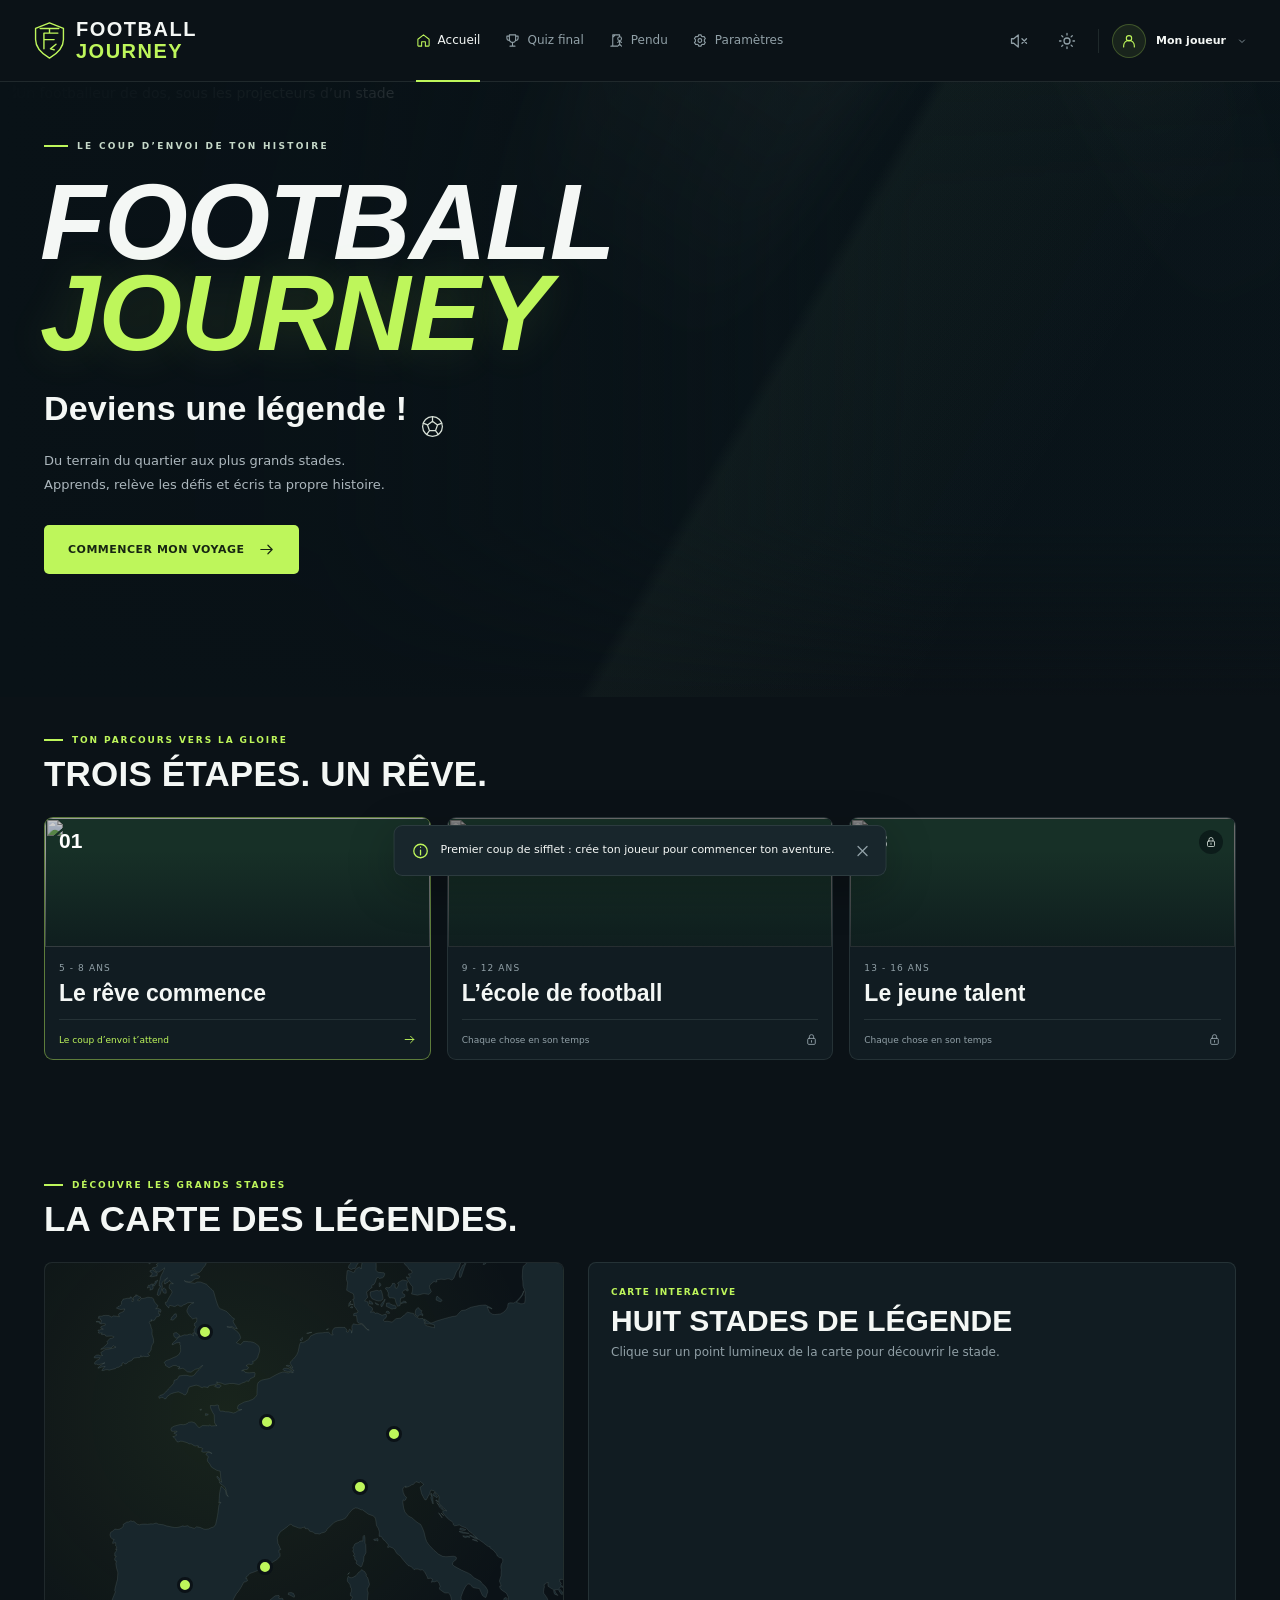
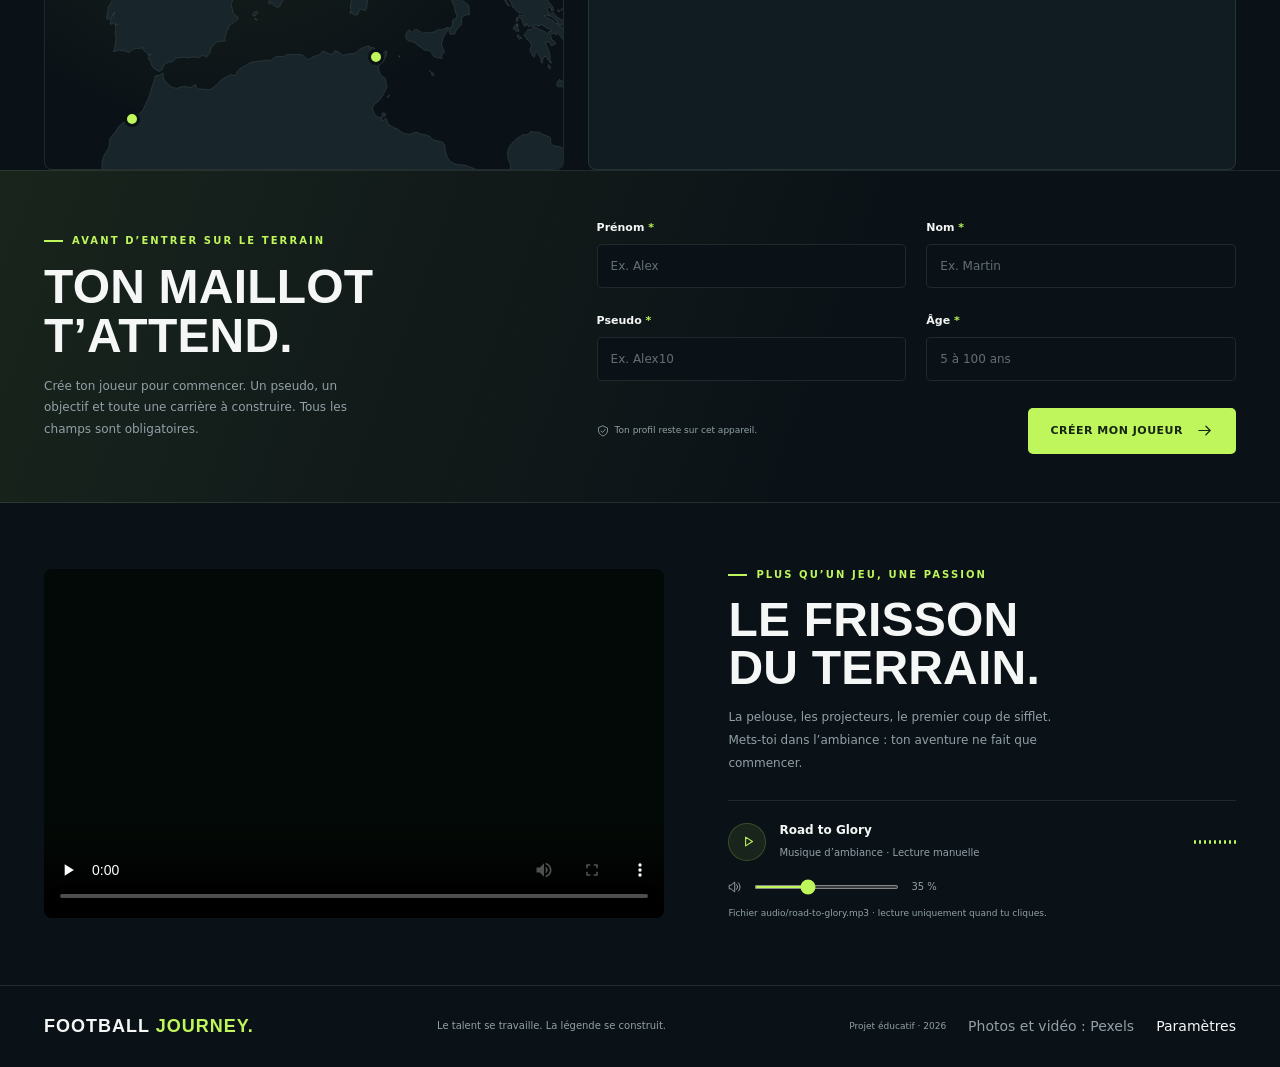
==== mission1.html @ d66c3f00 "Découper le site en 7 fichiers HTML reliés par des liens - index.html, mission1.html, mission2.html," ====
<!DOCTYPE html>
<html lang="fr" data-theme="dark">
<head>
  <meta charset="UTF-8">
  <meta name="viewport" content="width=device-width, initial-scale=1.0">
  <meta name="theme-color" id="meta-theme-color" content="#0b1217">
  <meta name="description" content="Du premier ballon aux plus grands stades. Construis ta carrière, relève trois missions et deviens une légende du football.">
  <title>FOOTBALL JOURNEY - Mission 1 : Le rêve commence</title>
  <link rel="icon" href="data:image/svg+xml,%3Csvg xmlns='http://www.w3.org/2000/svg' viewBox='0 0 64 64'%3E%3Crect width='64' height='64' rx='14' fill='%230b1217'/%3E%3Cg fill='none' stroke='%23bef65b' stroke-width='3'%3E%3Ccircle cx='32' cy='32' r='22'/%3E%3Cpath d='m32 20 11 8-4 13H25l-4-13ZM32 20V10M43 28l10-4M39 41l7 9M25 41l-7 9M21 28l-10-4'/%3E%3C/g%3E%3C/svg%3E">
  <link rel="stylesheet" href="style.css">
</head>
<body data-page="mission" data-mission="0">
  <a class="skip-link" href="#main-content">Aller au contenu</a>

  <!-- Icônes SVG réutilisées partout avec <use href="#i-..."> -->
  <svg class="sprite" xmlns="http://www.w3.org/2000/svg" aria-hidden="true">
    <symbol id="i-crest" viewBox="0 0 36 42"><path d="M18 2 33 8v12c0 9-8 16-15 20C11 36 3 29 3 20V8Z"/><path d="M12 13h15M12 13v17M12 20h11M8 8h20M18 8v5M25 25l-6 5 4 1"/></symbol>
    <symbol id="i-ball" viewBox="0 0 24 24"><circle cx="12" cy="12" r="9.5"/><path d="m12 7 4.8 3.5-1.9 5.5H9.1l-1.9-5.5ZM12 7V2.5M16.8 10.5l4.2-1.7M14.9 16l2.8 3.7M9.1 16l-2.8 3.7M7.2 10.5 3 8.8"/></symbol>
    <symbol id="i-home" viewBox="0 0 24 24"><path d="m3 10 9-7 9 7v10a1 1 0 0 1-1 1h-5v-7H9v7H4a1 1 0 0 1-1-1Z"/></symbol>
    <symbol id="i-route" viewBox="0 0 24 24"><circle cx="5" cy="5" r="2"/><circle cx="19" cy="19" r="2"/><path d="M7 5h9a4 4 0 0 1 0 8H8a3 3 0 0 0 0 6h9"/></symbol>
    <symbol id="i-trophy" viewBox="0 0 24 24"><path d="M7 3h10v7a5 5 0 0 1-10 0ZM7 5H3v3a4 4 0 0 0 4 4M17 5h4v3a4 4 0 0 1-4 4M12 15v5M8 21h8"/></symbol>
    <symbol id="i-pendu" viewBox="0 0 24 24"><path d="M3 21h10M6 21V3h11v3M6 7l4-4M17 12v6M14 15l3-2 3 2M17 18l-3 3M17 18l3 3"/><circle cx="17" cy="9" r="3"/></symbol>
    <symbol id="i-chart" viewBox="0 0 24 24"><path d="M4 3v18h17M8 16v-5M13 16V6M18 16V9"/></symbol>
    <symbol id="i-settings" viewBox="0 0 24 24"><path d="m9 3-.6 2.2-2 .9-2.1-.5-2 3.4 1.6 1.6v2.8L2.3 15l2 3.4 2.1-.5 2 .9L9 21h4l.6-2.2 2-.9 2.1.5 2-3.4-1.6-1.6v-2.8L19.7 9l-2-3.4-2.1.5-2-.9L13 3Z"/><circle cx="11" cy="12" r="3"/></symbol>
    <symbol id="i-lock" viewBox="0 0 24 24"><rect x="5" y="10" width="14" height="11" rx="2"/><path d="M8 10V7a4 4 0 0 1 8 0v3M12 14v3"/></symbol>
    <symbol id="i-arrow" viewBox="0 0 24 24"><path d="M4 12h16m-6-6 6 6-6 6"/></symbol>
    <symbol id="i-chevron" viewBox="0 0 24 24"><path d="m7 10 5 5 5-5"/></symbol>
    <symbol id="i-play" viewBox="0 0 24 24"><path d="m9 5 11 7-11 7Z"/></symbol>
    <symbol id="i-pause" viewBox="0 0 24 24"><path d="M8 5v14M16 5v14" stroke-width="3"/></symbol>
    <symbol id="i-volume" viewBox="0 0 24 24"><path d="m11 4-6 5H2v6h3l6 5ZM15 8a6 6 0 0 1 0 8M18 5a10 10 0 0 1 0 14"/></symbol>
    <symbol id="i-volume-off" viewBox="0 0 24 24"><path d="m11 4-6 5H2v6h3l6 5ZM16 9l6 6M22 9l-6 6"/></symbol>
    <symbol id="i-user" viewBox="0 0 24 24"><circle cx="12" cy="8" r="4"/><path d="M4 21v-2a8 8 0 0 1 16 0v2"/></symbol>
    <symbol id="i-menu" viewBox="0 0 24 24"><path d="M4 6h16M4 12h16M4 18h16"/></symbol>
    <symbol id="i-close" viewBox="0 0 24 24"><path d="m6 6 12 12M18 6 6 18"/></symbol>
    <symbol id="i-check" viewBox="0 0 24 24"><path d="m5 12 4 4L19 6"/></symbol>
    <symbol id="i-check-circle" viewBox="0 0 24 24"><circle cx="12" cy="12" r="9"/><path d="m8 12 3 3 5-6"/></symbol>
    <symbol id="i-sun" viewBox="0 0 24 24"><circle cx="12" cy="12" r="4"/><path d="M12 2v2M12 20v2M2 12h2M20 12h2M5 5l1.5 1.5M17.5 17.5 19 19M5 19l1.5-1.5M17.5 6.5 19 5"/></symbol>
    <symbol id="i-moon" viewBox="0 0 24 24"><path d="M20.5 14A9 9 0 0 1 10 3a9.2 9.2 0 1 0 10.5 11Z"/></symbol>
    <symbol id="i-boot" viewBox="0 0 24 24"><path d="m5 4 6-1 1 8 7 3a4 4 0 0 1 2 4H3V9ZM3 18v3M8 18v3M15 18v3M20 18v3M12 8l-3 1M13 11l-3 1"/></symbol>
    <symbol id="i-shirt" viewBox="0 0 24 24"><path d="m8 3-6 4 3 5 3-2v11h8V10l3 2 3-5-6-4a4 4 0 0 1-8 0Z"/><path d="M10 8h4"/></symbol>
    <symbol id="i-whistle" viewBox="0 0 24 24"><path d="M4 9h6l4-4h7v5h-5v5a6 6 0 1 1-12-6Z"/><circle cx="8" cy="15" r="2"/><path d="M18 2v1M23 5h-1"/></symbol>
    <symbol id="i-clock" viewBox="0 0 24 24"><circle cx="12" cy="13" r="8"/><path d="M12 9v5l3 2M9 2h6M12 2v3M18 6l2-2"/></symbol>
    <symbol id="i-shield" viewBox="0 0 24 24"><path d="m12 2 9 4v6c0 5-6 9-9 10-3-1-9-5-9-10V6Z"/><path d="m8 12 3 3 5-6"/></symbol>
    <symbol id="i-glove" viewBox="0 0 24 24"><path d="M7 21V11L4 8a1.5 1.5 0 0 1 2-2l2 2V4a1 1 0 0 1 2 0v5-7a1 1 0 0 1 2 0v7-6a1 1 0 0 1 2 0v6-5a1 1 0 0 1 2 0v6l2-3a1.5 1.5 0 0 1 2 2l-3 6v6Z"/></symbol>
    <symbol id="i-midfield" viewBox="0 0 24 24"><path d="M3 6h18M3 18h18M7 3 3 6l4 3M17 15l4 3-4 3M12 8v8"/><circle cx="12" cy="12" r="3"/></symbol>
    <symbol id="i-goal" viewBox="0 0 24 24"><path d="M3 20V5h18v15M3 10h18M3 15h18M8 5v15M16 5v15M3 5l5-3h13v3"/></symbol>
    <symbol id="i-file" viewBox="0 0 24 24"><path d="M5 2h9l5 5v15H5ZM14 2v6h5M8 12h8M8 16h6M8 19h4"/></symbol>
    <symbol id="i-training" viewBox="0 0 24 24"><path d="M5 5v14M2 8v8M19 5v14M22 8v8M5 12h14"/></symbol>
    <symbol id="i-exchange" viewBox="0 0 24 24"><path d="M3 7h17m-5-5 5 5-5 5M21 17H4m5-5-5 5 5 5"/></symbol>
    <symbol id="i-star" viewBox="0 0 24 24"><path d="m12 2 3 6 7 .9-5 5 1.2 7.1-6.2-3.3L5.8 21 7 13.9l-5-5L9 8Z"/></symbol>
    <symbol id="i-flag" viewBox="0 0 24 24"><path d="M4 22V3c6-4 10 4 16 0v11c-6 4-10-4-16 0"/></symbol>
    <symbol id="i-location" viewBox="0 0 24 24"><path d="M20 10c0 6-8 12-8 12S4 16 4 10a8 8 0 0 1 16 0Z"/><circle cx="12" cy="10" r="3"/></symbol>
    <symbol id="i-info" viewBox="0 0 24 24"><circle cx="12" cy="12" r="9"/><path d="M12 11v6M12 7v.1"/></symbol>
    <symbol id="i-grip" viewBox="0 0 24 24"><path d="M8 5h.1M16 5h.1M8 12h.1M16 12h.1M8 19h.1M16 19h.1" stroke-width="3"/></symbol>
    <symbol id="i-replay" viewBox="0 0 24 24"><path d="M3 10a9 9 0 1 1 1 7M3 4v6h6"/></symbol>
    <symbol id="i-download" viewBox="0 0 24 24"><path d="M12 3v12m-5-5 5 5 5-5M4 16v5h16v-5"/></symbol>
  </svg>

  <!-- ==================== EN-TÊTE (menu) ==================== -->
  <header class="site-header" id="site-header">
    <div class="header-inner">
      <a href="index.html" class="brand" aria-label="Football Journey, accueil">
        <span class="brand-mark"><svg class="icon" aria-hidden="true"><use href="#i-crest"></use></svg></span>
        <span class="brand-words">FOOTBALL<span>JOURNEY</span></span>
      </a>
      <nav class="primary-nav" id="primary-nav" aria-label="Navigation principale">
        <a href="index.html" class="nav-button active" aria-current="page"><svg class="icon" aria-hidden="true"><use href="#i-home"></use></svg>Accueil</a>
        <a href="quiz.html" class="nav-button"><svg class="icon" aria-hidden="true"><use href="#i-trophy"></use></svg>Quiz final</a>
        <a href="pendu.html" class="nav-button"><svg class="icon" aria-hidden="true"><use href="#i-pendu"></use></svg>Pendu</a>
        <a href="parametres.html" class="nav-button"><svg class="icon" aria-hidden="true"><use href="#i-settings"></use></svg>Paramètres</a>
      </nav>
      <div class="header-actions">
        <button type="button" class="icon-button header-music btn-musique" id="header-music" aria-label="Lire la musique d’ambiance" title="Musique"><svg class="icon" aria-hidden="true"><use id="header-music-icon" href="#i-volume-off"></use></svg></button>
        <button id="header-theme" type="button" class="icon-button header-theme" aria-label="Changer de thème" title="Changer de thème"><svg class="icon" aria-hidden="true"><use id="header-theme-icon" href="#i-sun"></use></svg></button>
        <span class="header-divider" aria-hidden="true"></span>
        <a href="parametres.html" id="profile-button" class="profile-button" aria-label="Mon joueur">
          <span class="avatar"><svg class="icon" id="avatar-icon" aria-hidden="true"><use href="#i-user"></use></svg><span id="avatar-initials" hidden></span></span>
          <span class="profile-label" id="header-pseudo">Mon joueur</span>
          <svg class="icon" aria-hidden="true"><use href="#i-chevron"></use></svg>
        </a>
        <button type="button" class="icon-button menu-button" id="menu-button" aria-label="Ouvrir le menu" aria-expanded="false" aria-controls="primary-nav"><svg class="icon" aria-hidden="true"><use id="menu-icon" href="#i-menu"></use></svg></button>
      </div>
    </div>
  </header>

  <main id="main-content" tabindex="-1">

    <!-- ==================== PAGE MISSION 1 : DRAG & DROP ==================== -->
    <div class="container page" id="page-mission-0">
      <a href="index.html" class="text-button back-link"><svg class="icon" aria-hidden="true"><use href="#i-arrow"></use></svg>Retour à l’accueil</a>
      <div class="mission-heading">
        <div><div class="eyebrow">MISSION 01 / 03 · 5 - 8 ans</div><h1 class="display">Le rêve commence</h1><p>Un ballon, des amis et un grand rêve. Ton histoire commence sur le terrain du quartier.</p></div>
      </div>
      <div class="mission-objective"><svg class="icon" aria-hidden="true"><use href="#i-flag"></use></svg><span><strong>Ton objectif :</strong> Reconnaître les trois équipements essentiels du footballeur.</span></div>
      <section class="activity activity-discovery">
        <div class="activity-heading">
          <div><h2 class="display">À TOI DE JOUER.</h2><p>Associe chaque équipement à son utilité. Trois passes faciles pour entrer dans le match !</p></div>
          <span class="activity-counter"><span id="compteur-0">0</span> / 3<small>associations</small></span>
        </div>
        <div class="activity-layout">
          <div class="source-panel">
            <div class="panel-label">LES ÉQUIPEMENTS</div>
            <!-- Étape 1 du cours : éléments déplaçables (draggable="true") -->
            <div class="source-items" id="source-0">
              <div id="drag-0-ball" class="drag-item" draggable="true" data-mission="0" data-cible="play"
                   data-erreur="Non, ce n’est pas la bonne zone !" data-explication="Le ballon est l’objet que les joueurs font circuler pour marquer des buts." title="Fais glisser Le ballon"><svg class="icon" aria-hidden="true"><use href="#i-ball"></use></svg><span>Le ballon</span><svg class="icon drag-handle" aria-hidden="true"><use href="#i-grip"></use></svg></div>
              <div id="drag-0-boots" class="drag-item" draggable="true" data-mission="0" data-cible="grip"
                   data-erreur="Non, ce n’est pas la bonne zone !" data-explication="Les crampons sous les chaussures aident le joueur à adhérer à la pelouse." title="Fais glisser Les crampons"><svg class="icon" aria-hidden="true"><use href="#i-boot"></use></svg><span>Les crampons</span><svg class="icon drag-handle" aria-hidden="true"><use href="#i-grip"></use></svg></div>
              <div id="drag-0-jersey" class="drag-item" draggable="true" data-mission="0" data-cible="team"
                   data-erreur="Non, ce n’est pas la bonne zone !" data-explication="Le maillot permet de distinguer les coéquipiers des adversaires." title="Fais glisser Le maillot"><svg class="icon" aria-hidden="true"><use href="#i-shirt"></use></svg><span>Le maillot</span><svg class="icon drag-handle" aria-hidden="true"><use href="#i-grip"></use></svg></div>
            </div>
            <p class="source-help" id="aide-0">Fais glisser chaque élément avec la souris et lâche-le dans la bonne zone.</p>
          </div>
          <div class="target-panel">
            <div class="panel-label">CHAQUE ÉQUIPEMENT A SON RÔLE</div>
            <!-- Zones de dépôt : les écouteurs dragover et drop sont ajoutés par script.js -->
            <div class="target-zones">
              <div id="zone-play" class="drop-zone" data-mission="0">
                <span class="zone-number">01</span>
                <div class="zone-content">
                  <span class="zone-title">Pour jouer et marquer des buts</span>
                  <span class="zone-description">L’objet au centre du jeu.</span>
                  <div class="zone-answers" id="answers-play"></div>
                </div>
                <svg class="icon drop-placeholder" aria-hidden="true"><use href="#i-download"></use></svg>
              </div>
              <div id="zone-grip" class="drop-zone" data-mission="0">
                <span class="zone-number">02</span>
                <div class="zone-content">
                  <span class="zone-title">Pour bien adhérer au terrain</span>
                  <span class="zone-description">L’équipement que tu portes aux pieds.</span>
                  <div class="zone-answers" id="answers-grip"></div>
                </div>
                <svg class="icon drop-placeholder" aria-hidden="true"><use href="#i-download"></use></svg>
              </div>
              <div id="zone-team" class="drop-zone" data-mission="0">
                <span class="zone-number">03</span>
                <div class="zone-content">
                  <span class="zone-title">Pour reconnaître ton équipe</span>
                  <span class="zone-description">Il porte les couleurs de ton club.</span>
                  <div class="zone-answers" id="answers-team"></div>
                </div>
                <svg class="icon drop-placeholder" aria-hidden="true"><use href="#i-download"></use></svg>
              </div>
            </div>
          </div>
        </div>
        <div class="feedback" id="feedback-0" role="status" aria-live="polite"><svg class="icon" aria-hidden="true"><use id="feedback-0-icone" href="#i-info"></use></svg><span id="feedback-0-texte">Une erreur ? Lis l’explication, puis réessaie.</span></div>
        <div class="mission-bottom">
          <p id="bas-0">Place tous les éléments pour terminer la mission.</p>
          <button type="button" class="button" id="terminer-0" disabled>TERMINER LA MISSION <svg class="icon" aria-hidden="true"><use href="#i-check"></use></svg></button>
          <a href="mission2.html" class="button" id="suivant-0" hidden>MISSION SUIVANTE<svg class="icon" aria-hidden="true"><use href="#i-arrow"></use></svg></a>
        </div>
      </section>
    </div>
  </main>

  <!-- Musique d'ambiance : lue uniquement quand le joueur clique sur Lecture -->
  <audio id="musique" src="audio/road-to-glory.mp3" loop preload="none"></audio>

  <noscript>
    <div class="container page">
      <h1 class="display noscript-title">FOOTBALL JOURNEY</h1>
      <p class="noscript-text">Active JavaScript dans ton navigateur pour créer ton joueur, participer aux missions et sauvegarder ton parcours.</p>
    </div>
  </noscript>

  <footer class="site-footer">
    <div class="container footer-inner">
      <div class="footer-brand">FOOTBALL <span>JOURNEY.</span></div>
      <p class="footer-description">Le talent se travaille. La légende se construit.</p>
      <div class="footer-links">
        <span class="muted storage-status">Projet éducatif · 2026</span>
        <span class="muted">Photos et vidéo : Pexels</span>
        <a href="parametres.html">Paramètres</a>
      </div>
    </div>
  </footer>


  <aside id="toast" class="toast" role="status" aria-live="polite" aria-atomic="true">
    <svg class="icon" aria-hidden="true"><use id="toast-icon-use" href="#i-info"></use></svg>
    <p id="toast-text"></p>
    <button id="toast-close" type="button" class="icon-button" aria-label="Fermer le message"><svg class="icon" aria-hidden="true"><use href="#i-close"></use></svg></button>
  </aside>

  <script src="script.js" defer></script>
</body>
</html>
---- style.css ----
/* ==========================================================================
   FOOTBALL JOURNEY — style.css
   Tout le CSS du site (aucun style écrit dans le HTML).
   ========================================================================== */

/* Aucune police importée et aucun framework : uniquement les polices déjà installées sur l'appareil. */

/* ---------- 1. Remise à zéro de base ---------- */
*, ::before, ::after { margin: 0; padding: 0; border: 0 solid; }
h1, h2, h3 { font-size: inherit; font-weight: inherit; }
ul { list-style: none; }
svg { display: block; vertical-align: middle; }
button, input, select { background-color: transparent; border-radius: 0; }

/* ---------- 2. Variables, thèmes et composants ---------- */
:root {
  --font-body: system-ui, -apple-system, 'Segoe UI', Roboto, 'Helvetica Neue', Arial, sans-serif;
  --font-display: 'Arial Narrow', 'Helvetica Neue', Arial, sans-serif;
  --bg: #0b1217;
  --surface: #111c22;
  --surface-up: #18262c;
  --text: #f4f7f5;
  --muted: #91a0a7;
  --line: rgba(218, 238, 227, .10);
  --accent: #bef65b;
  --accent-ink: #172512;
  --accent-soft: rgba(190, 246, 91, .08);
  --gold: #f4c66a;
  --danger: #ff8f8f;
  --radius: 12px;
  --brightness: 1;
  color-scheme: dark;
}
:root[data-theme="light"] {
  --bg: #f1f5f0;
  --surface: #ffffff;
  --surface-up: #e7eee5;
  --text: #15271e;
  --muted: #64746b;
  --line: rgba(22, 53, 34, .14);
  --accent: #4d7a1f;
  --accent-ink: #ffffff;
  --accent-soft: rgba(95, 152, 30, .09);
  --gold: #9d6a10;
  --danger: #bb3545;
  color-scheme: light;
}
* { box-sizing: border-box; }
html { scroll-behavior: smooth; scroll-padding-top: 100px; filter: brightness(var(--brightness)); }
body { margin: 0; background: var(--bg); color: var(--text); font-family: var(--font-body); font-size: 14px; line-height: 1.6; -webkit-font-smoothing: antialiased; transition: background .25s, color .25s; }
button, input, select { font: inherit; }
button, a, input { -webkit-tap-highlight-color: transparent; }
button { cursor: pointer; }
button:disabled { cursor: not-allowed; }
button { color: inherit; }
a { color: inherit; text-decoration: none; }
button, a, input, select, summary { outline-offset: 5px; }
:focus-visible { outline: 2px solid var(--accent); }
button { border: 0; }
h1, h2, h3, p { margin: 0; }
img, video { display: block; max-width: 100%; }
input { min-width: 0; }
[hidden] { display: none !important; }
::selection { background: var(--accent); color: #142210; }
.icon { display: inline-block; width: 20px; height: 20px; flex: 0 0 auto; fill: none; stroke: currentColor; stroke-width: 1.7; stroke-linecap: round; stroke-linejoin: round; vertical-align: middle; }
.sprite { position: absolute; width: 0; height: 0; overflow: hidden; }
.container { width: min(1240px, calc(100% - 88px)); margin-inline: auto; }
.display { font-family: var(--font-display); font-weight: 700; text-transform: uppercase; letter-spacing: .2px; line-height: 1.02; }
.eyebrow { display: flex; align-items: center; gap: 9px; color: var(--accent); font-size: 10px; font-weight: 800; letter-spacing: 2.1px; text-transform: uppercase; }
.eyebrow::before { content: ''; display: block; width: 19px; height: 2px; background: currentColor; }
.muted { color: var(--muted); }
.accent { color: var(--accent); }
.skip-link { position: fixed; top: -60px; left: 16px; z-index: 200; padding: 12px 20px; background: var(--accent); color: #142210; border-radius: 4px; }
.skip-link:focus { top: 12px; }
.site-header { height: 82px; position: relative; z-index: 30; border-bottom: 1px solid var(--line); background: var(--bg); }
.header-inner { height: 100%; width: min(1392px, calc(100% - 64px)); margin: auto; display: flex; align-items: center; justify-content: space-between; gap: 28px; }
.brand { display: inline-flex; align-items: center; gap: 9px; background: transparent; padding: 0; text-align: left; flex-shrink: 0; }
.brand-mark { width: 35px; height: 39px; color: var(--accent); display: grid; place-items: center; }
.brand-mark .icon { width: 35px; height: 39px; stroke-width: 1.5; }
.brand-words { font-family: var(--font-display); font-size: 20px; line-height: .86; font-weight: 800; letter-spacing: 1.5px; }
.brand-words span { display: block; margin-top: 4px; color: var(--accent); }
.primary-nav { display: flex; align-self: stretch; align-items: stretch; gap: 25px; }
.nav-button { display: inline-flex; position: relative; gap: 7px; align-items: center; padding: 0; background: transparent; font-size: 12px; font-weight: 500; color: var(--muted); white-space: nowrap; transition: color .2s; }
.nav-button .icon { width: 15px; height: 15px; }
.nav-button::after { position: absolute; content: ''; height: 2px; left: 0; right: 0; bottom: -1px; background: var(--accent); transform: scaleX(0); transition: transform .25s; }
.nav-button:hover, .nav-button.active { color: var(--text); }
.nav-button.active::after { transform: scaleX(1); }
.nav-button.active .icon { color: var(--accent); }
.nav-lock { opacity: .6; width: 11px !important; height: 11px !important; margin-left: -3px; }
.header-actions { display: flex; align-items: center; gap: 13px; }
.icon-button { display: inline-grid; place-items: center; width: 35px; height: 35px; background: transparent; border-radius: 7px; color: var(--muted); transition: background .2s, color .2s; }
.icon-button:hover { background: var(--surface-up); color: var(--text); }
.icon-button .icon { width: 18px; height: 18px; }
.profile-button { padding: 0; display: flex; align-items: center; gap: 10px; background: transparent; }
.avatar { display: inline-grid; place-items: center; width: 34px; height: 34px; border-radius: 50%; background: var(--accent-soft); border: 1px solid rgba(190, 246, 91, .23); color: var(--accent); font-size: 11px; font-weight: 800; }
.avatar .icon { width: 16px; height: 16px; }
.profile-label { display: block; max-width: 95px; overflow: hidden; text-overflow: ellipsis; font-size: 11px; font-weight: 700; }
.profile-button > .icon { width: 12px; height: 12px; color: var(--muted); }
.header-divider { height: 24px; width: 1px; background: var(--line); }
.menu-button { display: none; }
.hero { min-height: 615px; overflow: hidden; position: relative; isolation: isolate; background: #0a151a; color: #f4f7f5; }
.hero-image { position: absolute; inset: 0; width: 100%; height: 100%; object-fit: cover; object-position: center 47%; z-index: -4; animation: stadium-arrival 2s ease-out both; }
.hero::before { content: ''; position: absolute; inset: 0; z-index: -3; background: linear-gradient(90deg, #091217 0%, rgba(9, 18, 23, .94) 25%, rgba(9, 18, 23, .67) 44%, rgba(9, 18, 23, .08) 72%), linear-gradient(0deg, #0b1217 0%, rgba(9, 18, 23, .07) 28%, rgba(9, 18, 23, .07) 80%, rgba(9, 18, 23, .2)); }
.hero::after { content: ''; position: absolute; inset: 0; z-index: -2; background: linear-gradient(120deg, transparent 57%, rgba(163, 211, 151, .04) 58%, transparent 78%); pointer-events: none; }
.stadium-beam { position: absolute; z-index: -1; width: 270px; height: 950px; top: -580px; right: 5%; background: linear-gradient(180deg, rgba(229, 255, 219, .29), transparent); filter: blur(28px); transform: rotate(32deg); transform-origin: top center; opacity: .35; animation: stadium-glow 11s ease-in-out infinite alternate; pointer-events: none; }
.stadium-beam.second { right: 24%; width: 150px; transform: rotate(-24deg); animation-delay: -6s; opacity: .15; }
.hero-inner { position: relative; padding-block: 57px 65px; }
.hero .eyebrow { color: #c5d8c8; font-size: 9px; letter-spacing: 2.3px; animation: rise-in .7s .1s both; }
.hero .eyebrow::before { background: #bef65b; width: 24px; }
.hero-title { margin-top: 26px; font-family: var(--font-display); font-weight: 800; font-style: italic; font-size: clamp(88px, 8.4vw, 124px); line-height: .8; letter-spacing: -1.4px; transform: translateX(-4px); animation: rise-in .7s .2s both; }
.hero-title span { display: block; margin-top: 5px; color: #bef65b; text-shadow: 0 0 46px rgba(190, 246, 91, .14); }
.hero-tagline { margin-top: 25px; font-family: var(--font-display); font-size: 34px; font-weight: 600; letter-spacing: .2px; animation: rise-in .7s .3s both; display: flex; align-items: center; gap: 13px; }
.animated-ball { display: inline-block; color: #d7e0d6; width: 25px; height: 25px; animation: ball-bounce 5s 1s ease-in-out infinite; }
.animated-ball .icon { width: 25px; height: 25px; stroke-width: 1.2; }
.hero-copy { font-size: 13px; line-height: 1.9; color: #acb7bd; max-width: 364px; margin-top: 13px; animation: rise-in .7s .4s both; }
.hero-actions { display: flex; align-items: center; gap: 25px; margin-top: 27px; animation: rise-in .7s .5s both; }
.button { display: inline-flex; align-items: center; justify-content: center; gap: 13px; min-height: 46px; padding: 12px 22px; border-radius: 5px; font-size: 11px; font-weight: 800; letter-spacing: .5px; background: var(--accent); color: var(--accent-ink); border: 1px solid transparent; transition: transform .2s, box-shadow .2s, background .2s; }
.button:hover:not(:disabled) { transform: translateY(-2px); box-shadow: 0 5px 25px rgba(153, 217, 67, .14); }
.button .icon { width: 17px; height: 17px; }
.button:disabled { opacity: .35; }
.button.secondary { border: 1px solid var(--line); background: transparent; color: var(--text); }
.button.secondary:hover:not(:disabled) { background: var(--surface-up); box-shadow: none; }
.button.danger { color: var(--danger); background: transparent; border-color: var(--line); }
.hero .button { background: #bef65b; color: #172512; min-height: 49px; padding-inline: 23px; }
.text-button { display: inline-flex; align-items: center; gap: 8px; padding: 5px 0; background: transparent; font-size: 11px; font-weight: 600; color: var(--muted); transition: color .2s, gap .2s; }
.text-button:hover { color: var(--text); gap: 12px; }
.text-button .icon { width: 15px; height: 15px; }
.hero .text-button { color: #d7dedc; font-size: 11px; }
.hero .text-button .icon { width: 27px; height: 27px; stroke-width: 1.2; }
.home-path { padding-top: 36px; padding-bottom: 48px; }
.section-heading { display: flex; align-items: end; justify-content: space-between; gap: 20px; margin-bottom: 25px; }
.section-heading .eyebrow { font-size: 9px; letter-spacing: 1.9px; margin-bottom: 9px; }
.section-heading h2 { font-size: 35px; }
.section-heading p { font-size: 12px; color: var(--muted); margin-top: 8px; }
.section-heading > .text-button { margin-bottom: 3px; color: var(--muted); }
.mission-grid { display: grid; grid-template-columns: repeat(3, minmax(0, 1fr)); gap: 16px; perspective: 1000px; }
.mission-card { position: relative; text-align: left; background: var(--surface); padding: 0; border: 1px solid var(--line); border-radius: 9px; overflow: hidden; transform: rotateX(0) rotateY(0); transition: border-color .25s, transform .25s, box-shadow .25s; transform-style: preserve-3d; }
.mission-card:hover { transform: translateY(-5px) rotateX(5deg) rotateY(-6deg); border-color: rgba(190, 246, 91, .32); box-shadow: 0 16px 35px rgba(0, 0, 0, .18); }
.mission-card.available { border-color: rgba(190, 246, 91, .44); }
.mission-card-image { height: 129px; overflow: hidden; position: relative; background: #173027; }
.mission-card-image img { width: 100%; height: 100%; object-fit: cover; transition: transform .6s, filter .5s; filter: saturate(.65) brightness(.8); }
.mission-card.locked .mission-card-image img { filter: saturate(.2) brightness(.55); }
.mission-card:hover img { transform: scale(1.05); }
.mission-card-image::after { content: ''; position: absolute; inset: 0; background: linear-gradient(0deg, rgba(12, 23, 27, .72), transparent 75%); }
.mission-number { position: absolute; top: 12px; left: 14px; z-index: 1; font-family: var(--font-display); font-size: 21px; line-height: 1; color: #fff; font-weight: 600; }
.mission-status { position: absolute; top: 12px; right: 12px; display: grid; place-items: center; width: 24px; height: 24px; border-radius: 50%; background: rgba(5, 15, 18, .6); color: #d5ded8; z-index: 1; }
.mission-status .icon { width: 12px; height: 12px; }
.available .mission-status, .complete .mission-status { color: #bef65b; }
.mission-card-body { padding: 14px 14px 12px; }
.mission-age { display: block; font-size: 9px; letter-spacing: 1.1px; text-transform: uppercase; color: var(--muted); }
.mission-card h3 { margin-top: 6px; font-family: var(--font-display); font-size: 23px; line-height: 1.05; font-weight: 600; }
.mission-card-footer { display: flex; align-items: center; justify-content: space-between; padding-top: 13px; margin-top: 13px; border-top: 1px solid var(--line); color: var(--muted); font-size: 9px; }
.mission-card-footer .icon { width: 13px; height: 13px; }
.available .mission-card-footer { color: var(--accent); }
.registration-section, .player-home { padding-block: 48px; border-top: 1px solid var(--line); border-bottom: 1px solid var(--line); background: linear-gradient(110deg, var(--accent-soft), transparent 65%); }
.registration-layout { display: grid; grid-template-columns: .85fr 1.15fr; gap: 80px; align-items: center; }
.registration-layout h2, .player-home h2 { font-size: 48px; max-width: 350px; margin-top: 14px; }
.registration-layout p { max-width: 310px; margin-top: 15px; color: var(--muted); font-size: 12px; line-height: 1.8; }
.form-grid { display: grid; grid-template-columns: 1fr 1fr; gap: 17px 20px; }
.field { display: flex; flex-direction: column; gap: 7px; }
.field label { font-size: 11px; font-weight: 600; }
.field input, .field select { width: 100%; height: 44px; padding: 10px 13px; color: var(--text); background: var(--bg); border: 1px solid var(--line); border-radius: 5px; transition: border-color .2s; font-size: 12px; }
.field input::placeholder { color: var(--muted); opacity: .65; }
.field input:focus { border-color: var(--accent); }
.field input[aria-invalid="true"] { border-color: var(--danger); }
.field-error { color: var(--danger); font-size: 10px; line-height: 1.4; min-height: 0; }
.form-bottom { display: flex; align-items: center; justify-content: space-between; gap: 20px; margin-top: 20px; }
.privacy-note { display: flex; align-items: center; gap: 6px; color: var(--muted); font-size: 9px; }
.privacy-note .icon { width: 12px; height: 12px; }
.form-summary { margin-bottom: 13px; font-size: 11px; color: var(--danger); }
.player-home-inner { display: flex; align-items: center; justify-content: space-between; gap: 40px; }
.player-home h2 { margin-top: 9px; font-size: 36px; }
.player-home-identity { margin-top: 8px; font-size: 12px; color: var(--muted); }
.home-metrics { display: flex; gap: 45px; align-items: center; }
.home-metric strong { display: block; font-family: var(--font-display); font-size: 37px; line-height: 1; font-weight: 600; }
.home-metric span { display: block; color: var(--muted); font-size: 10px; margin-top: 8px; }
.immersion { display: grid; grid-template-columns: 1.1fr .9fr; align-items: center; gap: 64px; padding-block: 64px; }
.video-wrap { position: relative; border-radius: 8px; overflow: hidden; background: #030906; }
.video-wrap video { width: 100%; aspect-ratio: 16/9; object-fit: cover; }
.immersion h2 { font-size: 48px; margin-top: 13px; }
.immersion-copy { margin-top: 13px; max-width: 350px; font-size: 12px; line-height: 1.9; color: var(--muted); }
.audio-player { margin-top: 25px; border-top: 1px solid var(--line); padding-top: 20px; }
.audio-top { display: flex; align-items: center; gap: 13px; }
.audio-play { width: 38px; height: 38px; display: grid; place-items: center; color: var(--accent); background: var(--accent-soft); border: 1px solid rgba(190, 246, 91, .2); border-radius: 50%; }
.audio-play .icon { width: 15px; height: 15px; }
.audio-title { flex: 1; }
.audio-title strong { font-size: 12px; display: block; font-weight: 600; }
.audio-title small { color: var(--muted); font-size: 10px; }
.equalizer { display: flex; align-items: center; gap: 3px; height: 23px; color: var(--accent); }
.equalizer i { width: 2px; height: 4px; background: currentColor; border-radius: 1px; }
.equalizer.is-playing i { animation: equalize .8s calc(var(--i) * -.17s) ease-in-out infinite alternate; }
.volume-control { display: flex; align-items: center; gap: 12px; margin-top: 17px; }
.volume-control .icon { color: var(--muted); width: 14px; height: 14px; }
input[type="range"] { accent-color: var(--accent); height: 4px; background: transparent; cursor: pointer; padding: 0; }
.volume-control input { width: 145px; }
.volume-value { font-size: 10px; color: var(--muted); min-width: 29px; }
.audio-disclaimer { margin-top: 11px; font-size: 9px; color: var(--muted); }
.site-footer { border-top: 1px solid var(--line); padding-block: 26px; }
.footer-inner { display: flex; justify-content: space-between; align-items: center; gap: 22px; }
.footer-brand { font-family: var(--font-display); font-size: 18px; font-weight: 700; letter-spacing: 1px; }
.footer-brand span { color: var(--accent); }
.footer-description { color: var(--muted); font-size: 10px; }
.footer-links { display: flex; align-items: center; gap: 22px; }
.footer-links button { padding: 0; background: none; color: var(--muted); font-size: 10px; }
.footer-links button:hover { color: var(--text); }
.page { padding-block: 42px 70px; min-height: calc(100vh - 185px); }
.page-intro { margin-bottom: 32px; }
.page-intro h1 { margin-top: 15px; max-width: 850px; font-size: 63px; }
.page-intro > p { margin-top: 13px; max-width: 660px; color: var(--muted); font-size: 13px; }
.progress-track { height: 4px; background: var(--line); border-radius: 5px; overflow: hidden; }
.progress-track > span { display: block; height: 100%; background: var(--accent); border-radius: inherit; transition: width .5s ease; }
.back-link { margin-bottom: 22px; }
.back-link .icon { transform: rotate(180deg); }
.mission-heading { display: flex; align-items: end; justify-content: space-between; gap: 25px; }
.mission-heading h1 { margin-top: 13px; font-size: 59px; }
.mission-heading p { color: var(--muted); font-size: 12px; max-width: 650px; margin-top: 12px; }
.mission-objective { display: flex; align-items: start; gap: 10px; padding-block: 19px; margin-top: 22px; border-block: 1px solid var(--line); font-size: 11px; color: var(--muted); }
.mission-objective > .icon { width: 17px; height: 17px; color: var(--accent); }
.mission-objective strong { color: var(--text); font-weight: 600; }
.activity { margin-top: 27px; }
.activity-heading { display: flex; justify-content: space-between; align-items: start; gap: 20px; margin-bottom: 19px; }
.activity-heading h2 { font-size: 27px; }
.activity-heading p { font-size: 11px; color: var(--muted); margin-top: 5px; max-width: 730px; }
.activity-counter { font-family: var(--font-display); font-size: 23px; white-space: nowrap; color: var(--accent); }
.activity-counter small { font-family: var(--font-body); font-size: 10px; color: var(--muted); margin-left: 6px; }
.activity-layout { display: grid; grid-template-columns: .82fr 1.18fr; gap: 22px; }
.source-panel, .target-panel { padding: 22px; border-radius: var(--radius); border: 1px solid var(--line); background: var(--surface); }
.panel-label { font-size: 9px; letter-spacing: 1.4px; font-weight: 700; color: var(--muted); text-transform: uppercase; margin-bottom: 16px; }
.source-items { display: grid; gap: 10px; }
.drag-item { position: relative; display: flex; align-items: center; gap: 12px; width: 100%; padding: 15px; background: var(--bg); color: var(--text); border: 1px solid var(--line); border-radius: 7px; text-align: left; cursor: grab; transition: border-color .2s, background .2s, opacity .2s, transform .2s; touch-action: none; user-select: none; }
.drag-item > .icon:first-child { width: 27px; height: 27px; color: var(--accent); }
.drag-item span { flex: 1; font-size: 12px; font-weight: 600; }
.drag-item .drag-handle { width: 13px; height: 13px; color: var(--muted); }
.drag-item:hover:not(:disabled) { border-color: rgba(190, 246, 91, .45); transform: translateY(-1px); }
.drag-item.selected { background: var(--accent-soft); border-color: var(--accent); box-shadow: 0 0 0 1px var(--accent); }
.drag-item.placed { opacity: .4; cursor: default; }
.drag-item.dragging { opacity: .35; }
.source-help { color: var(--muted); font-size: 10px; line-height: 1.7; margin-top: 17px; }
.target-zones { display: grid; gap: 10px; }
.drop-zone { position: relative; display: flex; align-items: center; gap: 15px; text-align: left; padding: 17px; min-height: 84px; border: 1px dashed rgba(145, 160, 167, .32); background: transparent; border-radius: 7px; transition: border-color .2s, background .2s, transform .2s; }
.drop-zone:hover, .drop-zone.drag-over { border-color: var(--accent); background: var(--accent-soft); }
.drop-zone.drag-over { transform: scale(1.015); }
.drop-zone.is-full { border-style: solid; border-color: rgba(190, 246, 91, .3); background: var(--accent-soft); }
.drop-zone.is-error { animation: shake .35s ease; border-color: var(--danger); }
.zone-number { display: grid; place-items: center; width: 29px; height: 29px; flex-shrink: 0; border: 1px solid var(--line); border-radius: 50%; color: var(--muted); font-family: var(--font-display); font-size: 14px; }
.is-full .zone-number { color: var(--accent); border-color: rgba(190, 246, 91, .3); }
.zone-number .icon { width: 14px; height: 14px; }
.zone-content { flex: 1; }
.zone-title { display: block; font-size: 11px; line-height: 1.5; font-weight: 600; }
.zone-description { display: block; font-size: 9px; color: var(--muted); margin-top: 4px; }
.zone-answers { display: flex; gap: 6px; flex-wrap: wrap; margin-top: 7px; }
.zone-answers:empty { display: none; }
.dropped-item { display: inline-flex; align-items: center; gap: 5px; color: var(--accent); font-size: 10px; }
.dropped-item .icon { width: 12px; height: 12px; }
.drop-placeholder { color: var(--muted); width: 17px; height: 17px; opacity: .5; }
.activity-discovery .source-items { grid-template-columns: repeat(3, 1fr); }
.activity-discovery .activity-layout { grid-template-columns: 1fr; }
.activity-discovery .drag-item { min-height: 115px; flex-direction: column; justify-content: center; text-align: center; gap: 9px; }
.activity-discovery .drag-item > .icon:first-child { width: 38px; height: 38px; }
.activity-discovery .drag-item span { flex: 0; }
.activity-discovery .drag-handle { position: absolute; right: 10px; top: 10px; }
.activity-discovery .target-zones { grid-template-columns: repeat(3, 1fr); }
.activity-discovery .target-panel { background: transparent; padding: 0; border: 0; }
.activity-discovery .drop-zone { background: var(--surface); min-height: 118px; }
.activity-sorting .target-zones { height: calc(100% - 30px); grid-template-rows: repeat(3, 1fr); }
.activity-sorting .drop-zone { min-height: 112px; }
.activity-pitch .target-panel { background: repeating-linear-gradient(0deg, rgba(255, 255, 255, .025) 0 52px, transparent 52px 104px), #153426; border-color: #375344; position: relative; }
.activity-pitch .target-panel::before { content: ''; position: absolute; pointer-events: none; inset: 13px; border: 1px solid rgba(255, 255, 255, .16); border-radius: 2px; }
.activity-pitch .target-panel::after { content: ''; position: absolute; pointer-events: none; width: 100px; height: 100px; border: 1px solid rgba(255, 255, 255, .12); border-radius: 50%; left: calc(50% - 50px); top: calc(50% - 30px); }
.activity-pitch .target-panel .panel-label { color: #a3bcaa; position: relative; z-index: 1; }
.activity-pitch .target-zones { position: relative; z-index: 1; grid-template-columns: 1fr 1fr; gap: 13px; }
.activity-pitch .drop-zone { background: rgba(8, 26, 17, .8); color: #f4f7f5; min-height: 124px; border-color: rgba(198, 226, 201, .3); }
.activity-pitch .zone-description { color: #9ab3a1; }
.activity-pitch .drop-zone.is-full { border-color: #bef65b; }
.feedback { display: flex; align-items: start; gap: 10px; min-height: 47px; margin-top: 18px; padding: 14px 17px; background: var(--surface); border-radius: 6px; font-size: 11px; color: var(--muted); line-height: 1.7; }
.feedback > .icon { width: 16px; height: 16px; margin-top: 1px; }
.feedback.success { color: var(--accent); background: var(--accent-soft); }
.feedback.error { color: var(--danger); background: rgba(255, 100, 100, .05); }
.mission-bottom { display: flex; align-items: center; justify-content: space-between; gap: 20px; padding-top: 22px; }
.mission-bottom p { color: var(--muted); font-size: 11px; }
.mission-bottom strong { color: var(--gold); font-weight: 600; }
.quiz-shell { width: min(780px, 100%); margin: 34px auto 0; }
.quiz-topline { display: flex; justify-content: space-between; font-size: 10px; color: var(--muted); margin-bottom: 12px; }
.quiz-card { padding: 36px; margin-top: 25px; background: var(--surface); border: 1px solid var(--line); border-radius: 12px; }
.quiz-number { color: var(--accent); font-size: 10px; letter-spacing: 1.2px; text-transform: uppercase; font-weight: 600; }
.quiz-question { font-family: var(--font-display); font-size: 35px; font-weight: 600; line-height: 1.15; margin-top: 15px; margin-bottom: 27px; }
.quiz-options { display: grid; grid-template-columns: 1fr 1fr; gap: 12px; }
.quiz-option { display: flex; gap: 13px; align-items: center; min-height: 69px; padding: 14px; background: var(--bg); border: 1px solid var(--line); border-radius: 6px; text-align: left; color: var(--muted); font-size: 12px; transition: border .2s, background .2s; }
.quiz-option:hover { border-color: rgba(190, 246, 91, .4); color: var(--text); }
.quiz-option.selected { border-color: var(--accent); color: var(--text); background: var(--accent-soft); }
.option-letter { width: 27px; height: 27px; display: inline-grid; place-items: center; border: 1px solid var(--line); border-radius: 4px; color: var(--muted); font-size: 10px; flex-shrink: 0; }
.selected .option-letter { color: var(--accent-ink); border-color: var(--accent); background: var(--accent); }
.quiz-bottom { display: flex; justify-content: space-between; align-items: center; gap: 18px; margin-top: 24px; }
.quiz-bottom p { font-size: 10px; color: var(--muted); max-width: 330px; }
.result-hero { text-align: center; padding: 14px 0 30px; }
.result-hero > .eyebrow { justify-content: center; }
.result-hero h1 { font-size: 61px; margin-top: 15px; }
.result-ring { position: relative; display: grid; place-items: center; width: 156px; height: 156px; margin: 30px auto 23px; }
.result-ring svg { width: 100%; height: 100%; transform: rotate(-90deg); }
.ring-track { fill: none; stroke: var(--line); stroke-width: 4; }
.ring-value { fill: none; stroke: var(--accent); stroke-width: 4; stroke-linecap: round; transition: stroke-dashoffset 1s; }
.ring-text { position: absolute; font-family: var(--font-display); font-size: 52px; font-weight: 600; line-height: 1; }
.ring-text small { font-size: 20px; color: var(--muted); }
.result-message { font-size: 15px; max-width: 590px; margin: auto; }
.result-actions { display: flex; justify-content: center; gap: 12px; flex-wrap: wrap; margin-top: 25px; }
.hangman-layout { display: grid; grid-template-columns: .75fr 1.25fr; gap: 55px; padding-block: 15px 35px; align-items: center; }
.hangman-drawing { position: relative; display: grid; place-items: center; background: repeating-linear-gradient(90deg, rgba(255, 255, 255, .015) 0 45px, transparent 45px 90px), linear-gradient(150deg, #172e25, #101e20); border-radius: 10px; min-height: 360px; overflow: hidden; }
.hangman-drawing::after { content: ''; position: absolute; inset: 21px; border: 1px solid rgba(190, 246, 91, .12); border-radius: 3px; pointer-events: none; }
.gallows { width: 240px; height: 280px; fill: none; stroke: #80998b; stroke-width: 3; stroke-linecap: round; stroke-linejoin: round; }
.gallows .person { stroke: #bef65b; stroke-width: 3.5; }
.gallows .person.mistake { animation: draw-part .3s ease both; }
.game-status { display: flex; justify-content: space-between; align-items: center; margin-bottom: 23px; }
.game-status span { font-size: 11px; color: var(--muted); }
.error-dots { display: flex; gap: 5px; }
.error-dots i { display: block; width: 7px; height: 7px; border-radius: 50%; background: var(--line); }
.error-dots i.used { background: var(--danger); }
.word-slots { display: flex; gap: 8px; justify-content: center; margin-bottom: 32px; }
.word-slot { display: grid; place-items: center; width: 46px; height: 61px; border-bottom: 2px solid var(--muted); font-family: var(--font-display); font-size: 37px; font-weight: 600; }
.word-slot.revealed { color: var(--accent); border-color: var(--accent); }
.word-slot.missed { color: var(--danger); border-color: var(--danger); }
.keyboard { display: grid; grid-template-columns: repeat(13, 1fr); gap: 7px; }
.letter-key { height: 39px; border: 1px solid var(--line); background: var(--surface); border-radius: 5px; color: var(--text); font-size: 12px; font-weight: 600; transition: transform .15s, background .2s; }
.letter-key:hover:not(:disabled) { background: var(--accent); color: var(--accent-ink); transform: translateY(-2px); }
.letter-key:disabled { opacity: .27; }
.letter-key.good:disabled { background: var(--accent-soft); color: var(--accent); border-color: rgba(190, 246, 91, .3); opacity: .75; }
.letter-key.bad:disabled { color: var(--danger); }
.hangman-message { min-height: 54px; font-size: 12px; line-height: 1.7; margin-top: 22px; color: var(--muted); }
.hangman-message.won { color: var(--accent); }
.hangman-message.lost { color: var(--danger); }
.hangman-message strong { display: block; font-size: 15px; }
.game-bottom { display: flex; align-items: center; gap: 20px; margin-top: 12px; }
.game-bottom p { color: var(--muted); font-size: 9px; }
.player-home h2 { overflow-wrap: anywhere; }
.settings-layout { display: grid; grid-template-columns: 1fr 1fr; gap: 70px; }
.settings-group { padding-bottom: 27px; margin-bottom: 26px; border-bottom: 1px solid var(--line); }
.settings-group h2 { font-size: 28px; margin-bottom: 20px; }
.settings-group > p { font-size: 11px; color: var(--muted); line-height: 1.8; margin-bottom: 16px; }
.setting-row { display: flex; align-items: center; justify-content: space-between; gap: 25px; margin-top: 22px; }
.setting-row:first-of-type { margin-top: 0; }
.setting-label { display: block; font-size: 12px; font-weight: 500; }
.setting-help { font-size: 10px; color: var(--muted); margin-top: 4px; max-width: 300px; }
.setting-range { width: 150px; display: flex; align-items: center; gap: 12px; flex-shrink: 0; }
.setting-range input { width: 110px; }
.theme-control { display: flex; background: var(--surface); border: 1px solid var(--line); border-radius: 5px; padding: 3px; flex-shrink: 0; }
.theme-control button { padding: 7px 10px; border-radius: 3px; background: transparent; color: var(--muted); font-size: 10px; display: flex; align-items: center; gap: 6px; }
.theme-control button.active { background: var(--surface-up); color: var(--text); }
.theme-control .icon { width: 13px; height: 13px; }
.location-output { margin-top: 15px; font-size: 11px; color: var(--muted); }
.location-output.success { color: var(--accent); }
.location-output.error { color: var(--danger); }
.location-actions { display: flex; align-items: center; gap: 17px; flex-wrap: wrap; }
.toast { position: fixed; bottom: 24px; left: 50%; width: max-content; max-width: min(580px, calc(100% - 32px)); padding: 15px 17px; background: var(--surface-up); color: var(--text); border: 1px solid var(--line); border-radius: 9px; display: flex; align-items: center; gap: 11px; box-shadow: 0 12px 45px #0004; z-index: 80; opacity: 0; transform: translate(-50%, 18px); pointer-events: none; transition: opacity .25s, transform .25s; }
.toast.visible { opacity: 1; transform: translate(-50%, 0); pointer-events: auto; }
.toast > .icon { color: var(--accent); width: 18px; height: 18px; }
.toast.error > .icon { color: var(--danger); }
.toast p { font-size: 11px; line-height: 1.7; }
.toast .icon-button { margin: -5px -7px -5px 5px; width: 25px; height: 25px; }
@keyframes rise-in { from { opacity: 0; translate: 0 16px; } to { opacity: 1; translate: 0 0; } }
@keyframes stadium-arrival { from { transform: scale(1.045); opacity: .35; } to { transform: scale(1); opacity: 1; } }
@keyframes stadium-glow { from { opacity: .12; rotate: -5deg; } to { opacity: .36; rotate: 5deg; } }
@keyframes ball-bounce { 0%, 70%, 100% { transform: translateY(0) rotate(0); } 80% { transform: translateY(-7px) rotate(22deg); } 90% { transform: translateY(0) rotate(45deg); } }
@keyframes equalize { from { height: 4px; } to { height: 21px; } }
@keyframes shake { 0%, 100% { transform: translateX(0); } 25%, 75% { transform: translateX(-4px); } 50% { transform: translateX(4px); } }
@keyframes draw-part { from { opacity: 0; } to { opacity: 1; } }
@media (min-width: 1600px) { .hero { min-height: 690px; } .hero-inner { padding-top: 80px; } .hero-title { font-size: 134px; } }
@media (max-width: 1190px) {
  .header-inner { gap: 20px; width: calc(100% - 44px); }
  .primary-nav { gap: 18px; }
  .nav-button { font-size: 11px; gap: 5px; }
  .nav-button > .icon:first-child { display: none; }
  .header-actions { gap: 7px; }
  .container { width: calc(100% - 64px); }
  .registration-layout { gap: 45px; }
  .mission-grid { gap: 12px; }
  .mission-card h3 { font-size: 21px; }
  .mission-card-body { padding-inline: 12px; }
  .settings-layout { gap: 45px; }
  .home-metrics { gap: 30px; }
  .hangman-layout { gap: 35px; grid-template-columns: .8fr 1.2fr; }
  .keyboard { gap: 5px; }
}
@media (max-width: 960px) {
  .site-header { height: 72px; }
  .menu-button { display: inline-grid; }
  .primary-nav { display: none; position: absolute; top: 71px; left: 0; right: 0; background: var(--bg); padding: 13px 26px 24px; border-bottom: 1px solid var(--line); box-shadow: 0 20px 30px #0003; }
  .primary-nav.open { display: grid; grid-template-columns: 1fr 1fr; gap: 4px 25px; }
  .nav-button { min-height: 44px; font-size: 12px; padding: 0 5px; }
  .nav-button > .icon:first-child { display: inline-block; }
  .nav-button.active::after { transform: scaleX(1); }
  .header-actions { margin-left: auto; }
  .hero { min-height: 600px; }
  .hero-title { font-size: 103px; }
  .hero::before { background: linear-gradient(90deg, #091217 0%, rgba(9,18,23,.9) 30%, rgba(9,18,23,.35) 70%), linear-gradient(0deg, #0b1217, transparent 35%); }
  .hero-image { object-position: 59% center; }
  .mission-grid { grid-template-columns: repeat(3, 195px); overflow-x: auto; padding-bottom: 13px; scroll-snap-type: x mandatory; }
  .mission-card { scroll-snap-align: start; }
  .registration-layout { gap: 35px; }
  .registration-layout h2 { font-size: 41px; }
  .form-bottom { align-items: start; flex-direction: column-reverse; gap: 12px; }
  .immersion { gap: 35px; }
  .immersion h2 { font-size: 39px; }
  .player-home-inner { align-items: start; flex-direction: column; gap: 26px; }
  .home-metrics { justify-content: space-between; width: 100%; }
  .page-intro h1 { font-size: 54px; }
  .settings-layout { grid-template-columns: 1fr; gap: 0; }
  .settings-layout > div:first-child { max-width: 640px; }
  .settings-layout > div:last-child { max-width: 640px; }
  .hangman-layout { grid-template-columns: 1fr 1.4fr; gap: 25px; }
  .hangman-drawing { min-height: 310px; }
  .gallows { width: 190px; }
  .keyboard { grid-template-columns: repeat(9, 1fr); }
  .word-slots { gap: 5px; }
  .word-slot { width: 36px; font-size: 32px; }
  .footer-description { display: none; }
}
@media (max-width: 640px) {
  .container { width: calc(100% - 40px); }
  .header-inner { width: calc(100% - 32px); gap: 15px; }
  .brand-words { font-size: 17px; }
  .brand-mark, .brand-mark .icon { width: 30px; height: 34px; }
  .header-actions { gap: 5px; }
  .header-theme, .header-divider, .profile-label, .profile-button > .icon { display: none; }
  .profile-button { margin-inline: 4px; }
  .hero { min-height: 610px; }
  .hero-inner { padding-top: 53px; padding-bottom: 54px; }
  .hero .eyebrow { font-size: 8px; letter-spacing: 1.6px; }
  .hero-image { object-position: 64% center; opacity: .73; }
  .hero::before { background: linear-gradient(90deg, rgba(9,18,23,.94), rgba(9,18,23,.7) 55%, rgba(9,18,23,.22)), linear-gradient(0deg, #0b1217, transparent 50%); }
  .hero-title { font-size: clamp(76px, 22vw, 108px); margin-top: 32px; line-height: .83; }
  .hero-tagline { font-size: 30px; margin-top: 25px; }
  .hero-copy { max-width: 280px; font-size: 12px; line-height: 1.9; }
  .hero-actions { margin-top: 27px; gap: 20px; align-items: flex-start; flex-direction: column; }
  .hero .button { font-size: 10px; min-height: 48px; }
  .hero .text-button { font-size: 10px; }
  .hero .text-button .icon { width: 21px; height: 21px; }
  .section-heading { margin-bottom: 21px; align-items: start; }
  .section-heading h2 { font-size: 29px; max-width: 245px; }
  .section-heading > .text-button { font-size: 0; margin-top: 25px; gap: 0; }
  .section-heading > .text-button .icon { width: 22px; height: 22px; }
  .home-path { padding-top: 30px; padding-bottom: 30px; }
  .mission-grid { grid-template-columns: repeat(3, 192px); gap: 13px; margin-right: -20px; padding-right: 20px; }
  .registration-section, .player-home { padding-block: 34px; }
  .registration-layout { grid-template-columns: 1fr; gap: 27px; }
  .registration-layout h2 { font-size: 40px; }
  .registration-layout p { max-width: 340px; font-size: 11px; margin-top: 11px; }
  .form-grid { gap: 14px; }
  .form-bottom { align-items: stretch; }
  .privacy-note { justify-content: center; }
  .home-metrics { flex-wrap: wrap; gap: 25px; }
  .home-metric { width: calc(50% - 15px); }
  .home-metric strong { font-size: 33px; }
  .home-metrics > .button { width: 100%; }
  .player-home h2 { font-size: 33px; }
  .immersion { grid-template-columns: 1fr; gap: 29px; padding-block: 40px; }
  .immersion h2 { font-size: 40px; }
  .immersion-copy { max-width: none; }
  .audio-player { max-width: none; }
  .footer-inner { flex-direction: column; align-items: flex-start; gap: 14px; }
  .footer-links { width: 100%; justify-content: space-between; gap: 12px; }
  .footer-links button, .storage-status { font-size: 9px; }
  .page { padding-top: 30px; padding-bottom: 45px; }
  .page-intro { margin-bottom: 25px; }
  .page-intro h1 { font-size: 45px; }
  .page-intro > p { font-size: 12px; }
  .mission-heading { align-items: start; gap: 15px; }
  .mission-heading h1 { font-size: 43px; }
  .mission-heading .eyebrow { font-size: 8px; letter-spacing: 1.5px; }
  .mission-heading p { font-size: 11px; }
  .mission-objective { font-size: 10px; }
  .activity-layout { grid-template-columns: 1fr; gap: 15px; }
  .source-panel, .target-panel { padding: 16px; }
  .activity-heading p { font-size: 10px; }
  .activity-counter { font-size: 20px; }
  .activity-counter small { display: block; margin-left: 0; font-size: 8px; }
  .activity-discovery .source-panel { padding: 14px; }
  .activity-discovery .source-items { gap: 7px; }
  .activity-discovery .drag-item { padding: 14px 6px; min-height: 105px; }
  .activity-discovery .drag-item span { font-size: 10px; }
  .activity-discovery .drag-item > .icon:first-child { width: 30px; height: 30px; }
  .activity-discovery .drag-handle { display: none; }
  .activity-discovery .target-zones { grid-template-columns: 1fr; }
  .activity-discovery .drop-zone { min-height: 81px; }
  .activity-sorting .source-items { grid-template-columns: 1fr 1fr; }
  .activity-sorting .drag-item { padding: 11px; gap: 8px; }
  .activity-sorting .drag-item span { font-size: 10px; }
  .activity-sorting .drag-handle { display: none; }
  .activity-sorting .drag-item > .icon:first-child { width: 20px; height: 20px; }
  .activity-pitch .drop-zone { min-height: 136px; padding: 11px; gap: 8px; }
  .activity-pitch .zone-number { width: 22px; height: 22px; }
  .activity-pitch .zone-title { font-size: 10px; }
  .mission-bottom { align-items: stretch; flex-direction: column; gap: 15px; }
  .mission-bottom p { text-align: center; font-size: 10px; }
  .feedback { font-size: 10px; }
  .quiz-shell { margin-top: 26px; }
  .quiz-card { padding: 22px 18px; margin-top: 20px; }
  .quiz-question { font-size: 29px; }
  .quiz-options { grid-template-columns: 1fr; gap: 9px; }
  .quiz-option { min-height: 56px; padding: 11px; font-size: 11px; }
  .quiz-bottom { flex-direction: column-reverse; align-items: stretch; gap: 16px; }
  .quiz-bottom p { text-align: center; font-size: 9px; max-width: none; }
  .result-hero h1 { font-size: 46px; }
  .result-message { font-size: 13px; }
  .hangman-layout { grid-template-columns: 1fr; gap: 26px; padding-top: 0; }
  .hangman-drawing { min-height: 210px; height: 210px; }
  .gallows { height: 190px; width: 190px; }
  .game-status { margin-bottom: 15px; }
  .word-slots { margin-bottom: 24px; gap: 5px; }
  .word-slot { width: 35px; height: 48px; font-size: 31px; }
  .keyboard { gap: 6px; }
  .letter-key { height: 44px; }
  .game-bottom { gap: 13px; }
  .game-bottom .button { white-space: nowrap; padding-inline: 16px; }
  .game-bottom p { font-size: 8px; }
  .settings-group h2 { font-size: 27px; }
  .setting-row { gap: 15px; }
  .setting-label { font-size: 11px; }
  .setting-help { font-size: 9px; max-width: 200px; }
  .setting-range { width: 125px; gap: 8px; }
  .setting-range input { width: 86px; }
  .theme-control button { font-size: 9px; padding: 6px 8px; }
  .toast { bottom: 15px; padding: 12px; }
  .toast p { font-size: 10px; }
}
@media (prefers-reduced-motion: reduce) {
  *, *::before, *::after { animation-duration: .01ms !important; animation-iteration-count: 1 !important; transition-duration: .01ms !important; scroll-behavior: auto !important; }
  .mission-card:hover { transform: none; }
}

/* ---------- 3. Classes qui remplacent les anciens styles en ligne ---------- */
.storage-status { font-size: 9px; }
.noscript-title { font-size: 50px; }
.noscript-text { margin-top: 20px; }
.home-metric strong small.unit { font-size: 20px; }
.player-progress { margin-top: 25px; }
.setting-help.wide { max-width: none; margin-bottom: 13px; }
.text-button.danger-text { color: var(--danger); }

/* ---------- 4. Carte interactive des stades ---------- */
.map-layout { display: grid; grid-template-columns: 1.25fr 1fr; gap: 14px; align-items: stretch; }
.map-canvas { position: relative; aspect-ratio: 532 / 520; overflow: hidden; border: 1px solid var(--line); border-radius: 8px; background: radial-gradient(circle at 35% 30%, var(--accent-soft), transparent 65%), var(--bg); }
.map-land { position: absolute; inset: 0; width: 100%; height: 100%; fill: var(--surface-up); stroke: var(--line); stroke-width: 1; }
.map-marker { position: absolute; z-index: 1; width: 16px; height: 16px; margin: -8px 0 0 -8px; padding: 0; border-radius: 50%; background: var(--accent); border: 3px solid var(--bg); animation: marker-pulse 2.4s ease-out infinite; transition: transform .2s, background .2s; }
.map-marker:hover, .map-marker:focus-visible { transform: scale(1.3); z-index: 3; }
.map-marker.active { z-index: 2; background: var(--text); animation: none; box-shadow: 0 0 0 4px var(--accent); }
.map-marker-label { position: absolute; left: 50%; bottom: calc(100% + 7px); transform: translateX(-50%); padding: 3px 7px; border-radius: 4px; background: var(--surface-up); border: 1px solid var(--line); color: var(--text); font-size: 9px; font-weight: 700; white-space: nowrap; opacity: 0; pointer-events: none; transition: opacity .2s; }
.map-marker:hover .map-marker-label, .map-marker:focus-visible .map-marker-label, .map-marker.active .map-marker-label { opacity: 1; }
.map-info { display: flex; flex-direction: column; gap: 6px; padding: 16px; border: 1px solid var(--line); border-radius: 8px; background: var(--surface); color: var(--muted); font-size: 11px; line-height: 1.6; animation: rise-in .3s ease both; }
.map-info strong { color: var(--text); font-weight: 600; }
.map-info-tag { color: var(--accent); font-size: 9px; font-weight: 800; letter-spacing: 1.4px; }
.map-info .map-info-title { font-family: var(--font-display); font-size: 25px; font-weight: 700; line-height: 1.05; text-transform: uppercase; }
.map-info-place { color: var(--accent); font-weight: 600; }
.map-info .text-button { align-self: flex-start; margin-top: auto; }
@keyframes marker-pulse { 0% { box-shadow: 0 0 0 0 rgba(190, 246, 91, .55); } 70%, 100% { box-shadow: 0 0 0 12px rgba(190, 246, 91, 0); } }
@media (max-width: 1190px) { .map-layout { grid-template-columns: 1fr; } }
@media (prefers-reduced-motion: reduce) { .map-marker { animation: none; } }

/* ---------- 5. Valeurs fixes (auparavant données par le JavaScript) ---------- */
/* Luminosité : une classe par palier de 5 % sur <html> */
html.brightness-60 { --brightness: 0.6; }
html.brightness-65 { --brightness: 0.65; }
html.brightness-70 { --brightness: 0.7; }
html.brightness-75 { --brightness: 0.75; }
html.brightness-80 { --brightness: 0.8; }
html.brightness-85 { --brightness: 0.85; }
html.brightness-90 { --brightness: 0.9; }
html.brightness-95 { --brightness: 0.95; }
html.brightness-100 { --brightness: 1; }
html.brightness-105 { --brightness: 1.05; }
html.brightness-110 { --brightness: 1.1; }
html.brightness-115 { --brightness: 1.15; }
html.brightness-120 { --brightness: 1.2; }
/* Barres de progression : les pourcentages du site vont de 10 en 10 */
.progress-track > span.pct-0 { width: 0%; }
.progress-track > span.pct-10 { width: 10%; }
.progress-track > span.pct-20 { width: 20%; }
.progress-track > span.pct-30 { width: 30%; }
.progress-track > span.pct-40 { width: 40%; }
.progress-track > span.pct-50 { width: 50%; }
.progress-track > span.pct-60 { width: 60%; }
.progress-track > span.pct-70 { width: 70%; }
.progress-track > span.pct-80 { width: 80%; }
.progress-track > span.pct-90 { width: 90%; }
.progress-track > span.pct-100 { width: 100%; }
/* Décalage de l'animation des barres de l'égaliseur */
.equalizer i:nth-child(1) { --i: 0; }
.equalizer i:nth-child(2) { --i: 1; }
.equalizer i:nth-child(3) { --i: 2; }
.equalizer i:nth-child(4) { --i: 3; }
.equalizer i:nth-child(5) { --i: 4; }
.equalizer i:nth-child(6) { --i: 5; }
.equalizer i:nth-child(7) { --i: 6; }
.equalizer i:nth-child(8) { --i: 7; }
.equalizer i:nth-child(9) { --i: 8; }
/* Position des stades sur la carte interactive (en % de la carte) */
.map-marker[data-stadium="old-trafford"] { left: 30.8%; top: 13.6%; }
.map-marker[data-stadium="parc-des-princes"] { left: 42.8%; top: 31.4%; }
.map-marker[data-stadium="allianz-arena"] { left: 67.4%; top: 33.8%; }
.map-marker[data-stadium="san-siro"] { left: 60.9%; top: 44.3%; }
.map-marker[data-stadium="camp-nou"] { left: 42.4%; top: 60.1%; }
.map-marker[data-stadium="bernabeu"] { left: 27.1%; top: 63.6%; }
.map-marker[data-stadium="rades"] { left: 63.9%; top: 77.9%; }
.map-marker[data-stadium="mohammed-v"] { left: 16.7%; top: 90.1%; }

/* ---------- 6. Ajouts pour coller au sujet ---------- */
/* Texte néon qui s'illumine (titre de l'accueil) */
.hero-title span { animation: neon-glow 2.6s ease-in-out infinite alternate, neon-flicker 6s linear infinite; }
@keyframes neon-glow {
  from { text-shadow: 0 0 4px rgba(190, 246, 91, .35), 0 0 14px rgba(190, 246, 91, .15); }
  to { text-shadow: 0 0 6px #e9ffc4, 0 0 22px rgba(190, 246, 91, .85), 0 0 48px rgba(190, 246, 91, .55), 0 0 90px rgba(190, 246, 91, .35); }
}
@keyframes neon-flicker { 0%, 18%, 22%, 25%, 53%, 57%, 100% { opacity: 1; } 20%, 24%, 55% { opacity: .55; } }

/* Drag & Drop « Classe le vestiaire » : 6 images, 2 zones de 3 */
.activity-sorting .source-items { grid-template-columns: 1fr 1fr; }
.activity-sorting .target-zones { grid-template-rows: repeat(2, 1fr); }
.activity-sorting .drop-zone { min-height: 150px; }
.drag-image { width: 52px; height: 52px; flex-shrink: 0; pointer-events: none; }
.dropped-image { width: 22px; height: 22px; flex-shrink: 0; }
.drag-item.placed .drag-image { filter: grayscale(.4); }

/* Pendu : le mot caché s'affiche avec des tirets « _ » */
.word-slot { border-bottom: 0; color: var(--muted); }
.word-slot.revealed { color: var(--accent); }
.word-slot.missed { color: var(--danger); }
.game-status strong { color: var(--accent); font-size: 14px; }

@media (max-width: 640px) {
  .drag-image { width: 40px; height: 40px; }
  .activity-sorting .drop-zone { min-height: 120px; }
}

/* ---------- 7. Drag & Drop du cours : éléments placés dans leur zone (appendChild) ---------- */
.drag-item[draggable="true"] { cursor: grab; }
.drag-item[draggable="true"]:active { cursor: grabbing; }
.activity .zone-answers .drag-item { width: auto; min-height: 0; flex-direction: row; gap: 6px; padding: 5px 9px; opacity: 1; border-color: rgba(190, 246, 91, .35); background: var(--bg); text-align: left; }
.activity .zone-answers .drag-item span { flex: 0 1 auto; font-size: 10px; color: var(--accent); }
.activity .zone-answers .drag-item > .icon:first-child, .activity .zone-answers .drag-image { width: 22px; height: 22px; }
.activity .zone-answers .drag-handle { width: 11px; height: 11px; color: var(--accent); }

/* ---------- 8. Page Paramètres simplifiée ---------- */
.stored-data { display: grid; gap: 6px; margin: 10px 0 18px; padding: 14px; border: 1px solid var(--line); border-radius: 8px; background: var(--bg); font-size: 11px; color: var(--muted); }
.stored-data strong { color: var(--accent); font-weight: 600; }
.settings-group .audio-play { flex-shrink: 0; }
.setting-range .volume-value { white-space: nowrap; min-width: 42px; }

/* ---------- 9. Carte des stades sur l'accueil ---------- */
.home-map { margin-top: 70px; }
.home-map .map-layout { grid-template-columns: minmax(0, 520px) 1fr; gap: 24px; }
.home-map .map-info { font-size: 12px; padding: 22px; }
.home-map .map-info .map-info-title { font-size: 30px; }
@media (max-width: 860px) { .home-map .map-layout { grid-template-columns: 1fr; } }
.map-fiche { display: flex; flex-direction: column; gap: 6px; }
.drop-zone.is-full .drop-placeholder { display: none; }
.home-metric strong span { display: inline; margin: 0; font-size: inherit; color: inherit; }
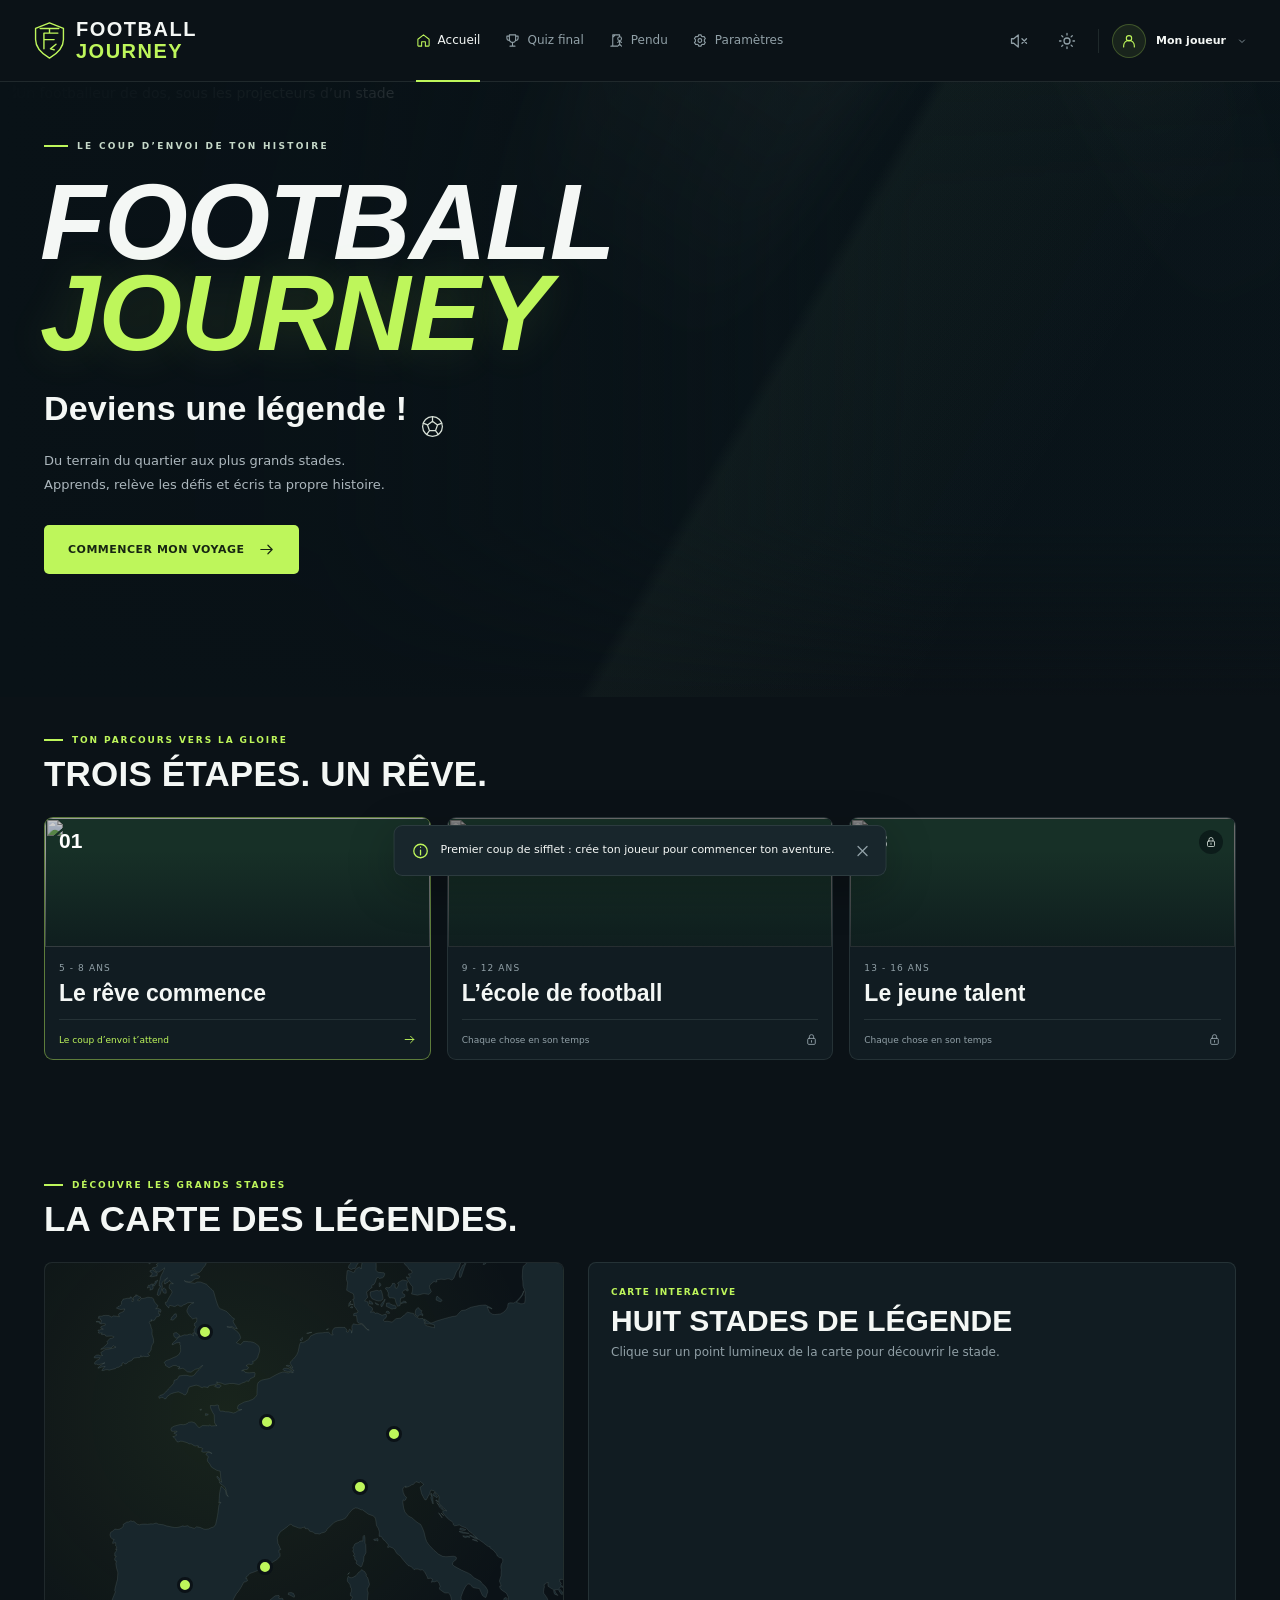
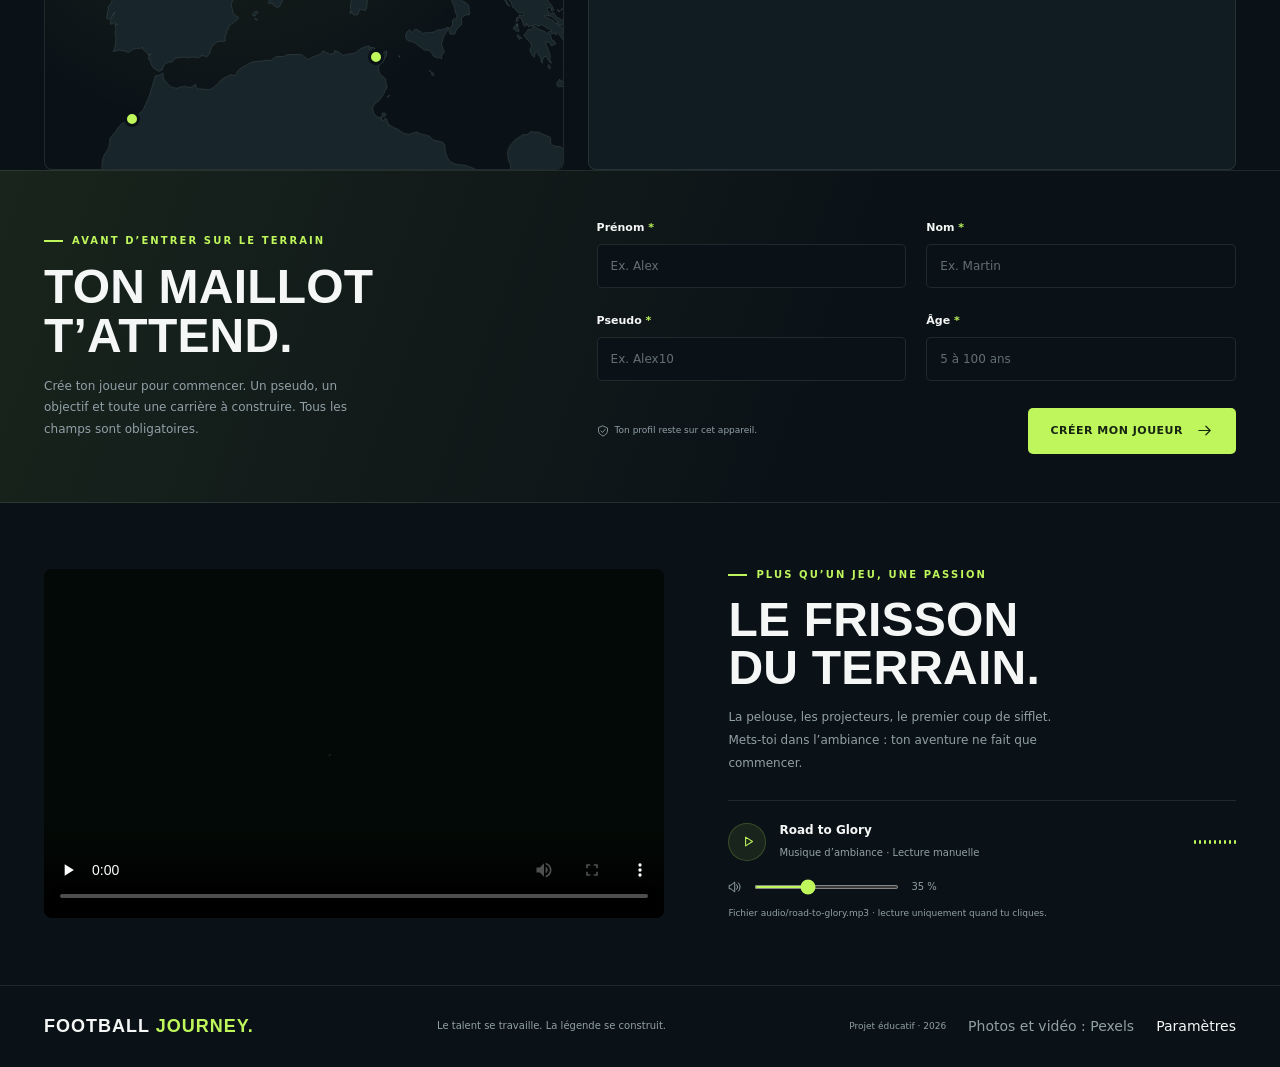
==== commit 6674688a: "Simplifier applySettings : attribut data-brightness au lieu des classes - La luminosité est posée av" ====
--- a/mission1.html
+++ b/mission1.html
@@ -3,7 +3,7 @@
 <head>
   <meta charset="UTF-8">
   <meta name="viewport" content="width=device-width, initial-scale=1.0">
-  <meta name="theme-color" id="meta-theme-color" content="#0b1217">
+  <meta name="theme-color" content="#0b1217">
   <meta name="description" content="Du premier ballon aux plus grands stades. Construis ta carrière, relève trois missions et deviens une légende du football.">
   <title>FOOTBALL JOURNEY - Mission 1 : Le rêve commence</title>
   <link rel="icon" href="data:image/svg+xml,%3Csvg xmlns='http://www.w3.org/2000/svg' viewBox='0 0 64 64'%3E%3Crect width='64' height='64' rx='14' fill='%230b1217'/%3E%3Cg fill='none' stroke='%23bef65b' stroke-width='3'%3E%3Ccircle cx='32' cy='32' r='22'/%3E%3Cpath d='m32 20 11 8-4 13H25l-4-13ZM32 20V10M43 28l10-4M39 41l7 9M25 41l-7 9M21 28l-10-4'/%3E%3C/g%3E%3C/svg%3E">
--- a/style.css
+++ b/style.css
@@ -556,19 +556,19 @@
 
 /* ---------- 5. Valeurs fixes (auparavant données par le JavaScript) ---------- */
 /* Luminosité : une classe par palier de 5 % sur <html> */
-html.brightness-60 { --brightness: 0.6; }
-html.brightness-65 { --brightness: 0.65; }
-html.brightness-70 { --brightness: 0.7; }
-html.brightness-75 { --brightness: 0.75; }
-html.brightness-80 { --brightness: 0.8; }
-html.brightness-85 { --brightness: 0.85; }
-html.brightness-90 { --brightness: 0.9; }
-html.brightness-95 { --brightness: 0.95; }
-html.brightness-100 { --brightness: 1; }
-html.brightness-105 { --brightness: 1.05; }
-html.brightness-110 { --brightness: 1.1; }
-html.brightness-115 { --brightness: 1.15; }
-html.brightness-120 { --brightness: 1.2; }
+html[data-brightness="60"] { --brightness: 0.6; }
+html[data-brightness="65"] { --brightness: 0.65; }
+html[data-brightness="70"] { --brightness: 0.7; }
+html[data-brightness="75"] { --brightness: 0.75; }
+html[data-brightness="80"] { --brightness: 0.8; }
+html[data-brightness="85"] { --brightness: 0.85; }
+html[data-brightness="90"] { --brightness: 0.9; }
+html[data-brightness="95"] { --brightness: 0.95; }
+html[data-brightness="100"] { --brightness: 1; }
+html[data-brightness="105"] { --brightness: 1.05; }
+html[data-brightness="110"] { --brightness: 1.1; }
+html[data-brightness="115"] { --brightness: 1.15; }
+html[data-brightness="120"] { --brightness: 1.2; }
 /* Barres de progression : les pourcentages du site vont de 10 en 10 */
 .progress-track > span.pct-0 { width: 0%; }
 .progress-track > span.pct-10 { width: 10%; }
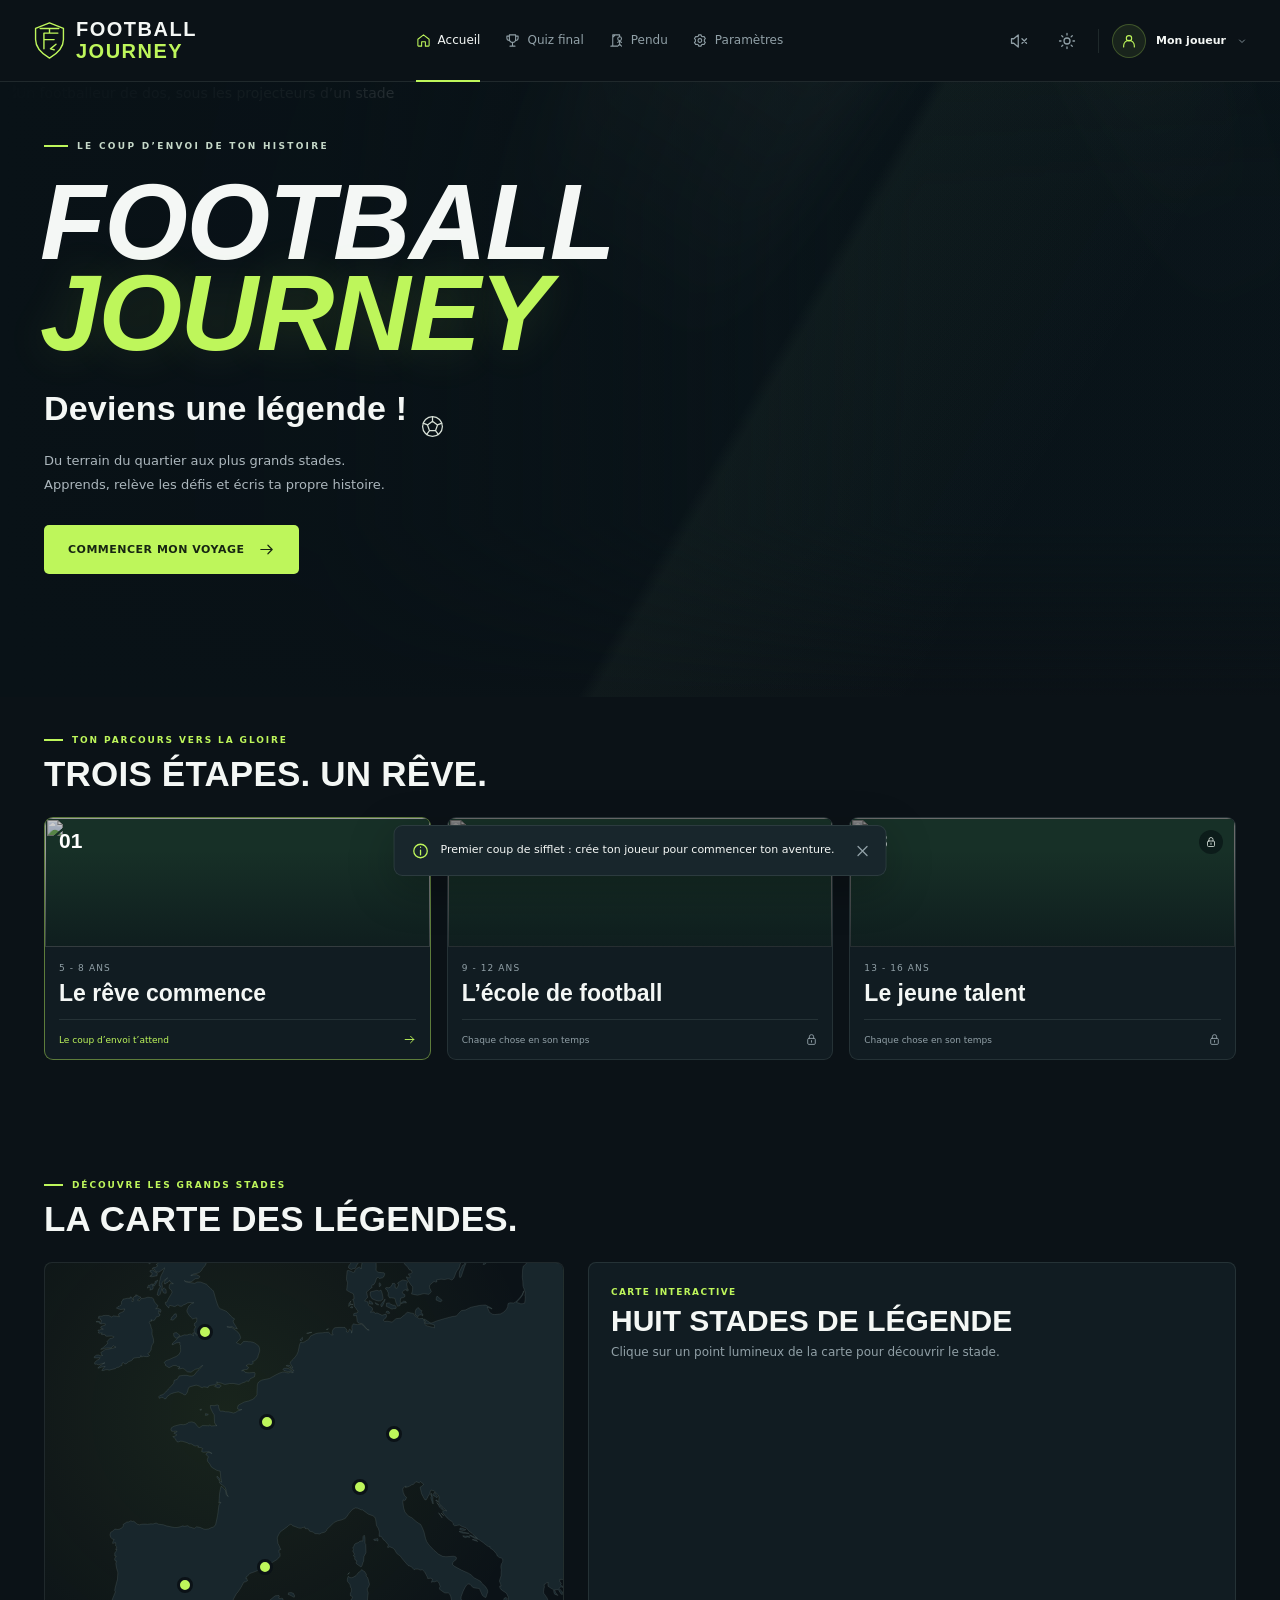
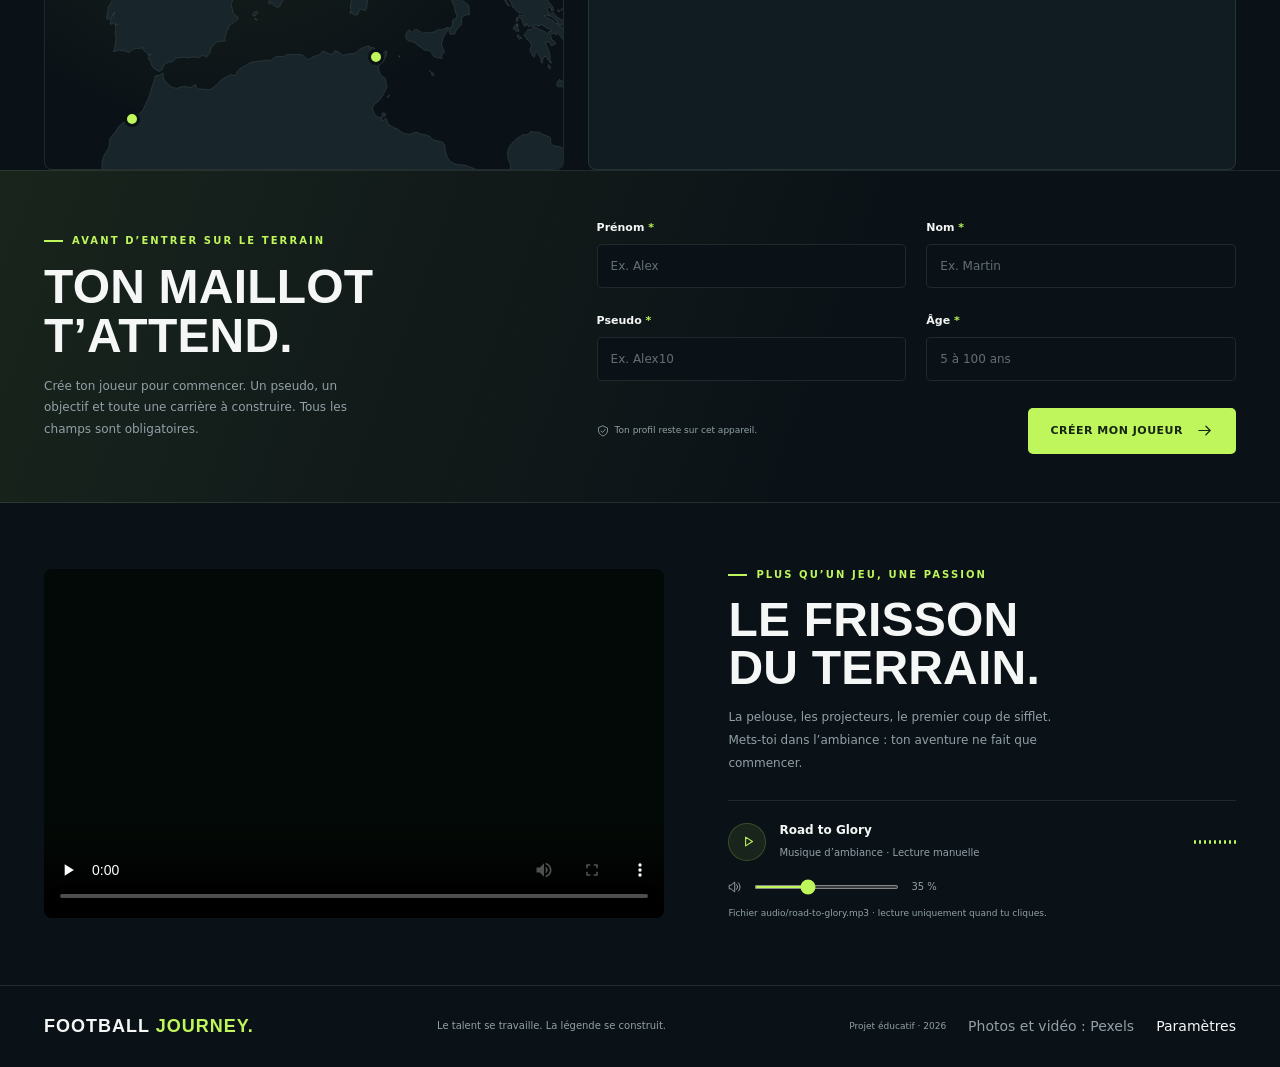
==== commit 47719209: "Simplifications sans changement visible + musique - Pendu : dernier résultat écrit directement avec " ====
--- a/mission1.html
+++ b/mission1.html
@@ -78,7 +78,7 @@
           <span class="profile-label" id="header-pseudo">Mon joueur</span>
           <svg class="icon" aria-hidden="true"><use href="#i-chevron"></use></svg>
         </a>
-        <button type="button" class="icon-button menu-button" id="menu-button" aria-label="Ouvrir le menu" aria-expanded="false" aria-controls="primary-nav"><svg class="icon" aria-hidden="true"><use id="menu-icon" href="#i-menu"></use></svg></button>
+        <button type="button" class="icon-button menu-button" id="menu-button" aria-label="Ouvrir le menu" aria-controls="primary-nav"><svg class="icon" aria-hidden="true"><use id="menu-icon" href="#i-menu"></use></svg></button>
       </div>
     </div>
   </header>
